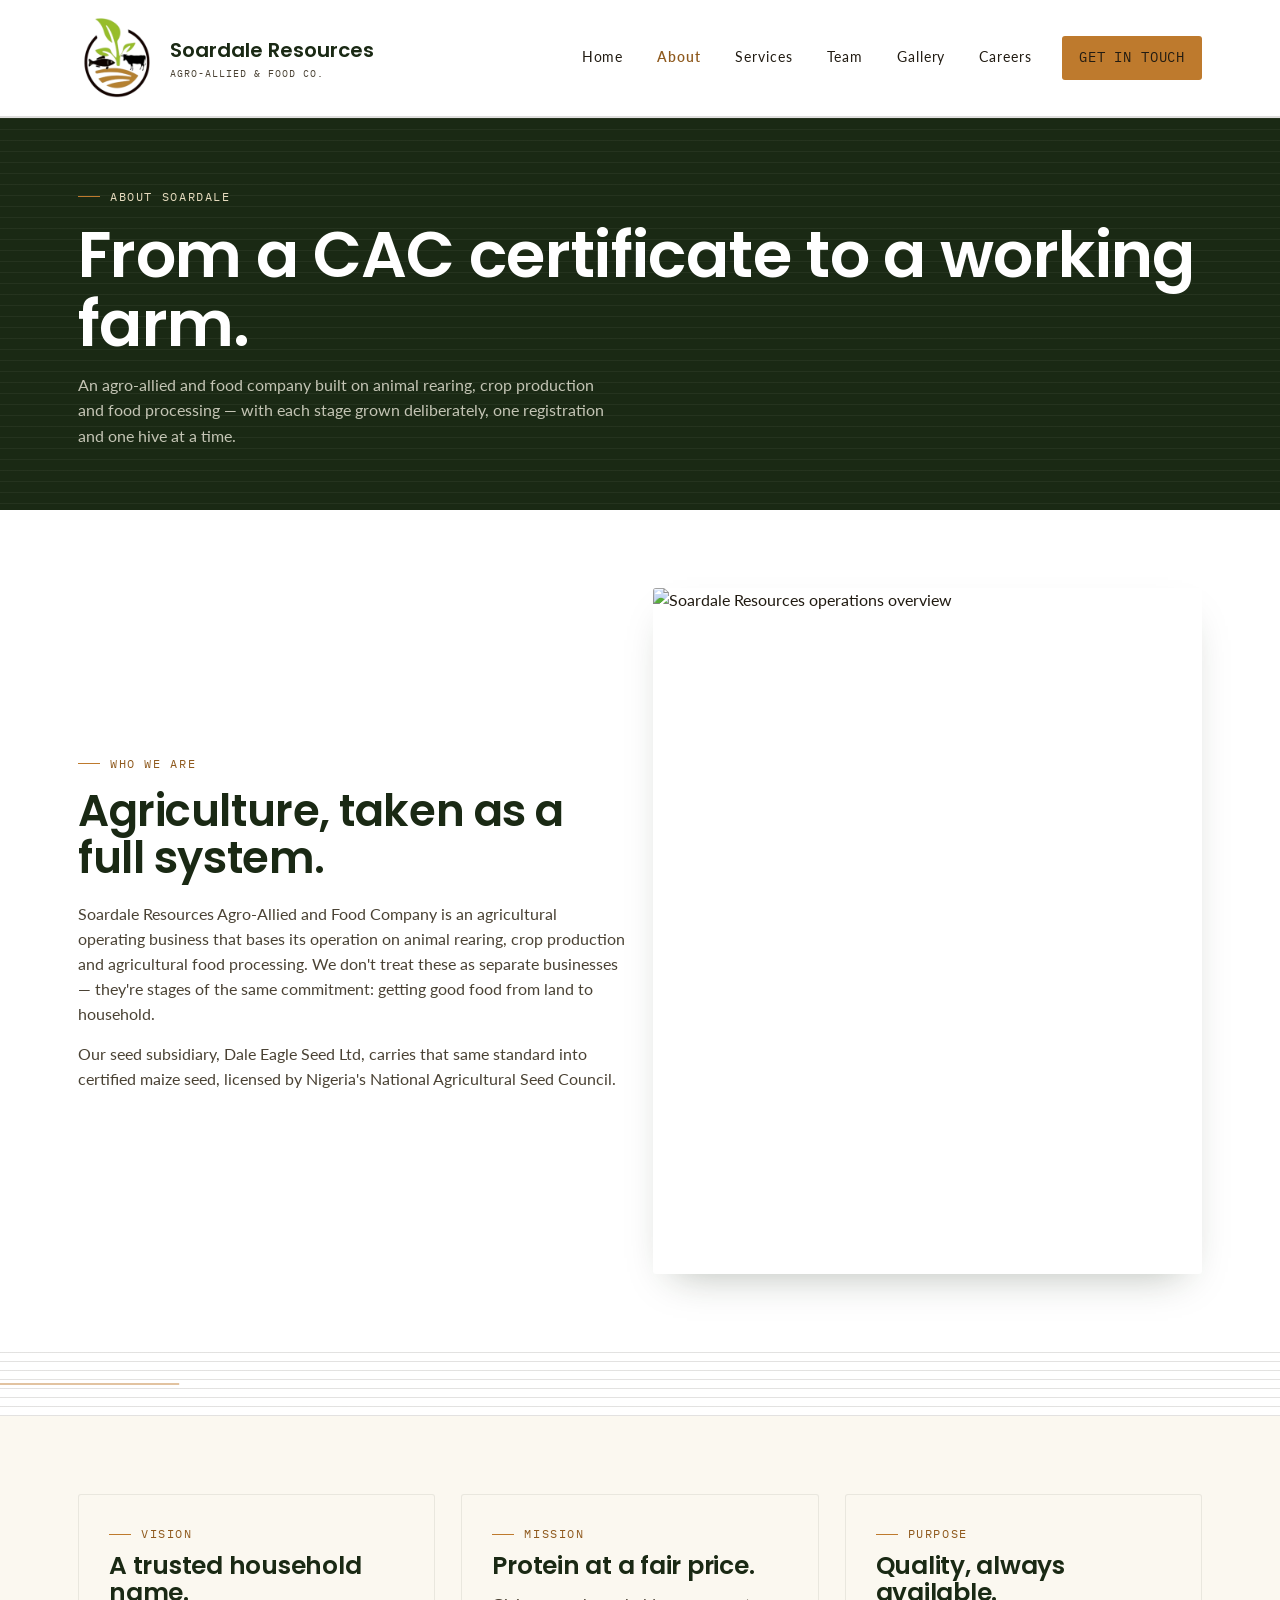
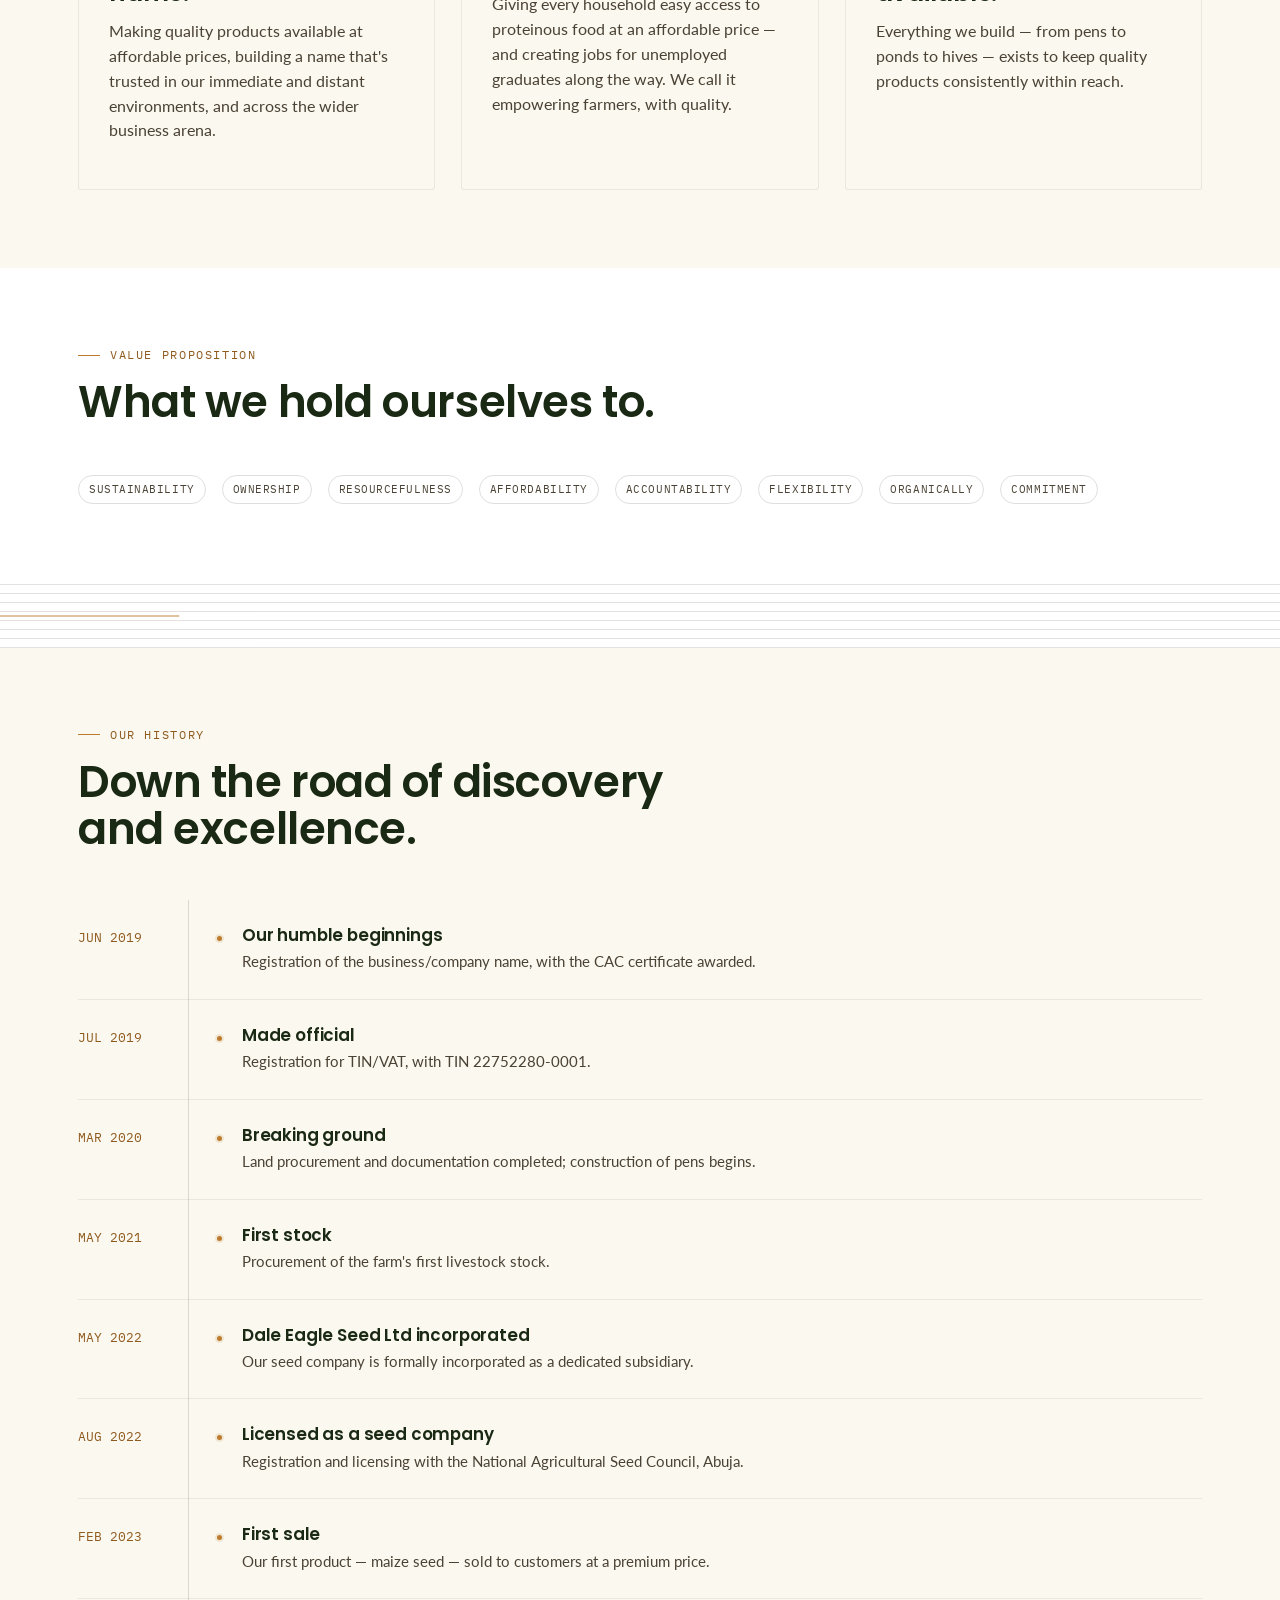
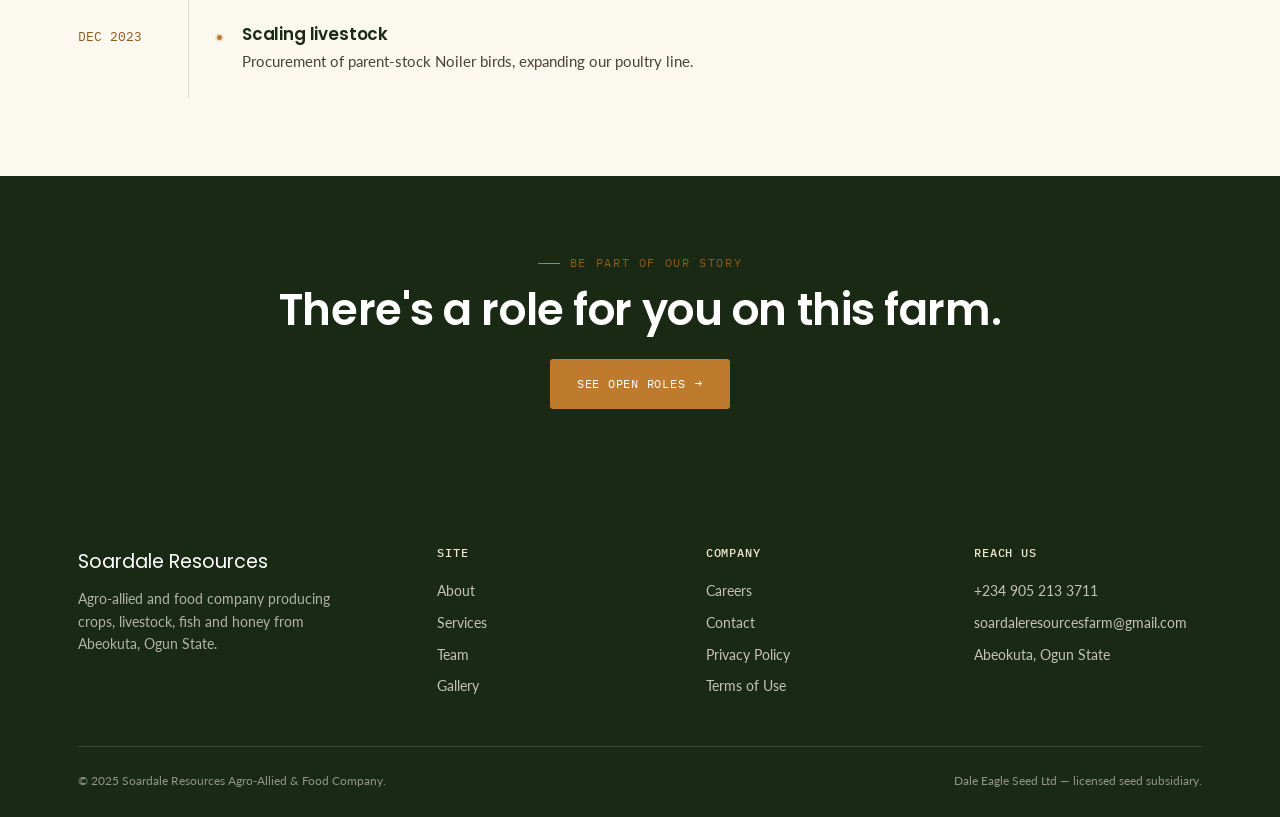
==== about.html @ 4a21d10f "Initial project setup" ====
<!DOCTYPE html>
<html lang="en">

<head>
  <meta charset="UTF-8">
  <meta name="viewport" content="width=device-width, initial-scale=1, shrink-to-fit=no">
  <title>About — Soardale Resources</title>
  <meta name="description"
    content="Soardale Resources' story, from CAC registration in 2019 to a licensed seed subsidiary and full agro-allied operation today.">
  <link rel="preconnect" href="https://fonts.googleapis.com">
  <link rel="preconnect" href="https://fonts.gstatic.com" crossorigin>
  <link
    href="https://fonts.googleapis.com/css2?family=Lato:ital,wght@0,300;0,400;0,700;1,400;1,700&family=Poppins:ital,wght@0,300;0,400;0,500;0,600;0,700;1,400;1,600&family=IBM+Plex+Mono:wght@400;500&display=swap"
    rel="stylesheet">
  <link rel="stylesheet" href="style.css">
</head>

<body>

  <header class="site-header">
    <div class="nav-row">
      <a href="index.html" class="brand">
        <span class="brand-mark">
          <img src="assets/navbar-logo.png" alt="Soardale Resources Logo">
        </span>
        <span>Soardale Resources<span class="brand-sub">Agro-Allied &amp; Food Co.</span></span>
      </a>
      <button class="nav-toggle" aria-label="Toggle menu" aria-expanded="false"><span></span></button>
      <nav class="main-nav">
        <a href="index.html">Home</a>
        <a href="about.html">About</a>
        <a href="services.html">Services</a>
        <a href="team.html">Team</a>
        <a href="gallery.html">Gallery</a>
        <a href="careers.html">Careers</a>
        <a href="contact.html" class="btn btn-amber nav-cta">Get in touch</a>
      </nav>
    </div>
  </header>

  <section class="page-header">
    <div class="container">
      <div class="eyebrow">About Soardale</div>
      <h1>From a CAC certificate to a working farm.</h1>
      <p>An agro-allied and food company built on animal rearing, crop production and food processing — with each stage
        grown deliberately, one registration and one hive at a time.</p>
    </div>
  </section>

  <section class="section">
    <div class="container grid-2" style="align-items:center;">
      <div class="reveal">
        <div class="eyebrow">Who we are</div>
        <h2>Agriculture, taken as a full system.</h2>
        <p>Soardale Resources Agro-Allied and Food Company is an agricultural operating business that bases its
          operation on animal rearing, crop production and agricultural food processing. We don't treat these as
          separate businesses — they're stages of the same commitment: getting good food from land to household.</p>
        <p>Our seed subsidiary, Dale Eagle Seed Ltd, carries that same standard into certified maize seed, licensed by
          Nigeria's National Agricultural Seed Council.</p>
      </div>
      <div class="hero-media reveal">
        <img src="https://soardale.com/assets/img/about/operations_desktop.png"
          alt="Soardale Resources operations overview">
      </div>
    </div>
  </section>

  <div class="furrow"></div>

  <section class="section bg-cream">
    <div class="container">
      <div class="grid-3">
        <div class="card reveal">
          <div class="eyebrow" style="margin-bottom:10px;">Vision</div>
          <h3>A trusted household name.</h3>
          <p>Making quality products available at affordable prices, building a name that's trusted in our immediate and
            distant environments, and across the wider business arena.</p>
        </div>
        <div class="card reveal">
          <div class="eyebrow" style="margin-bottom:10px;">Mission</div>
          <h3>Protein at a fair price.</h3>
          <p>Giving every household easy access to proteinous food at an affordable price — and creating jobs for
            unemployed graduates along the way. We call it empowering farmers, with quality.</p>
        </div>
        <div class="card reveal">
          <div class="eyebrow" style="margin-bottom:10px;">Purpose</div>
          <h3>Quality, always available.</h3>
          <p>Everything we build — from pens to ponds to hives — exists to keep quality products consistently within
            reach.</p>
        </div>
      </div>
    </div>
  </section>

  <section class="section">
    <div class="container">
      <div class="section-head reveal">
        <div class="eyebrow">Value proposition</div>
        <h2>What we hold ourselves to.</h2>
      </div>
      <div style="display:flex; flex-wrap:wrap; gap:10px;">
        <span class="tag">Sustainability</span>
        <span class="tag">Ownership</span>
        <span class="tag">Resourcefulness</span>
        <span class="tag">Affordability</span>
        <span class="tag">Accountability</span>
        <span class="tag">Flexibility</span>
        <span class="tag">Organically</span>
        <span class="tag">Commitment</span>
      </div>
    </div>
  </section>

  <div class="furrow"></div>

  <section class="section bg-cream">
    <div class="container">
      <div class="section-head reveal">
        <div class="eyebrow">Our history</div>
        <h2>Down the road of discovery and excellence.</h2>
      </div>
      <div class="timeline">
        <div class="tl-item reveal">
          <div class="tl-date">JUN 2019</div>
          <div class="tl-body">
            <h4>Our humble beginnings</h4>
            <p>Registration of the business/company name, with the CAC certificate awarded.</p>
          </div>
        </div>
        <div class="tl-item reveal">
          <div class="tl-date">JUL 2019</div>
          <div class="tl-body">
            <h4>Made official</h4>
            <p>Registration for TIN/VAT, with TIN 22752280-0001.</p>
          </div>
        </div>
        <div class="tl-item reveal">
          <div class="tl-date">MAR 2020</div>
          <div class="tl-body">
            <h4>Breaking ground</h4>
            <p>Land procurement and documentation completed; construction of pens begins.</p>
          </div>
        </div>
        <div class="tl-item reveal">
          <div class="tl-date">MAY 2021</div>
          <div class="tl-body">
            <h4>First stock</h4>
            <p>Procurement of the farm's first livestock stock.</p>
          </div>
        </div>
        <div class="tl-item reveal">
          <div class="tl-date">MAY 2022</div>
          <div class="tl-body">
            <h4>Dale Eagle Seed Ltd incorporated</h4>
            <p>Our seed company is formally incorporated as a dedicated subsidiary.</p>
          </div>
        </div>
        <div class="tl-item reveal">
          <div class="tl-date">AUG 2022</div>
          <div class="tl-body">
            <h4>Licensed as a seed company</h4>
            <p>Registration and licensing with the National Agricultural Seed Council, Abuja.</p>
          </div>
        </div>
        <div class="tl-item reveal">
          <div class="tl-date">FEB 2023</div>
          <div class="tl-body">
            <h4>First sale</h4>
            <p>Our first product — maize seed — sold to customers at a premium price.</p>
          </div>
        </div>
        <div class="tl-item reveal">
          <div class="tl-date">DEC 2023</div>
          <div class="tl-body">
            <h4>Scaling livestock</h4>
            <p>Procurement of parent-stock Noiler birds, expanding our poultry line.</p>
          </div>
        </div>
      </div>
    </div>
  </section>

  <section class="section bg-forest">
    <div class="container" style="text-align:center;">
      <div class="eyebrow" style="justify-content:center;">Be part of our story</div>
      <h2 style="max-width:26ch; margin-left:auto; margin-right:auto;">There's a role for you on this farm.</h2>
      <div style="margin-top:26px;">
        <a href="careers.html" class="btn btn-amber">See open roles <span class="btn-arrow">→</span></a>
      </div>
    </div>
  </section>

  <footer class="site-footer">
    <div class="container">
      <div class="footer-grid">
        <div>
          <div class="footer-brand">Soardale Resources</div>
          <p style="color:rgba(243,239,226,0.7); font-size:0.9rem; max-width:32ch;">Agro-allied and food company
            producing crops, livestock, fish and honey from Abeokuta, Ogun State.</p>
        </div>
        <div class="footer-col">
          <h4>Site</h4>
          <a href="about.html">About</a>
          <a href="services.html">Services</a>
          <a href="team.html">Team</a>
          <a href="gallery.html">Gallery</a>
        </div>
        <div class="footer-col">
          <h4>Company</h4>
          <a href="careers.html">Careers</a>
          <a href="contact.html">Contact</a>
          <a href="#!">Privacy Policy</a>
          <a href="#!">Terms of Use</a>
        </div>
        <div class="footer-col">
          <h4>Reach us</h4>
          <a href="tel:+2349052133711">+234 905 213 3711</a>
          <a href="mailto:soardaleresourcesfarm@gmail.com">soardaleresourcesfarm@gmail.com</a>
          <a href="https://maps.app.goo.gl/QgJQzM6Vur3eki3x9">Abeokuta, Ogun State</a>
        </div>
      </div>
      <div class="footer-bottom">
        <span>© 2025 Soardale Resources Agro-Allied &amp; Food Company.</span>
        <span>Dale Eagle Seed Ltd — licensed seed subsidiary.</span>
      </div>
    </div>
  </footer>

  <script src="script.js"></script>
</body>

</html>
---- style.css ----
/* ==========================================================================
   Soardale Resources — Design System
   Display: Poppins (modern, geometric character)
   Body: Lato (warm, clean legibility)
   Mono: IBM Plex Mono (data, labels, dates — ledger/field-log feel)
   Signature element: "Furrow" rows — repeating horizontal field-row lines
   used as section dividers and background texture throughout.
   ========================================================================== */

:root {
  --ink: #211b12;
  --ink-soft: #4a4234;
  --forest: #2b4023;
  --forest-2: #1a2914;
  --wheat: #efe7d3;
  --wheat-2: #e6dbbe;
  --cream: #fbf8f0;
  --amber: #be7a2d;
  --amber-2: #8f5a1e;
  --sage: #7c8b5f;
  --line: rgba(33, 27, 18, 0.14);
  --line-soft: rgba(33, 27, 18, 0.08);
  --on-forest: #f3efe2;

  --font-display: "Poppins", sans-serif;
  --font-body: "Lato", sans-serif;
  --font-mono: "IBM Plex Mono", monospace;

  --container: 1180px;
  --radius: 3px;
  --shadow: 0 18px 40px -20px rgba(26, 41, 20, 0.35);
}

*,
*::before,
*::after {
  box-sizing: border-box;
}

html {
  scroll-behavior: smooth;
}

@media (prefers-reduced-motion: reduce) {
  html {
    scroll-behavior: auto;
  }

  *,
  *::before,
  *::after {
    animation-duration: 0.01ms !important;
    animation-iteration-count: 1 !important;
    transition-duration: 0.01ms !important;
    scroll-behavior: auto !important;
  }
}

body {
  margin: 0;
  font-family: var(--font-body);
  color: var(--ink);
  /* background: var(--wheat); */
  -webkit-font-smoothing: antialiased;
  line-height: 1.55;
}

img {
  max-width: 100%;
  display: block;
}

a {
  color: inherit;
  text-decoration: none;
}

ul {
  margin: 0;
  padding: 0;
  list-style: none;
}

button {
  font-family: inherit;
}

h1,
h2,
h3,
h4 {
  font-family: var(--font-display);
  color: var(--forest-2);
  margin: 0 0 0.5em;
  line-height: 1.08;
  font-weight: 600;
  letter-spacing: -0.01em;
}

h1 {
  font-size: clamp(2.6rem, 5vw, 4.6rem);
  font-weight: 600;
}

h2 {
  font-size: clamp(1.9rem, 3.4vw, 2.9rem);
}

h3 {
  font-size: clamp(1.25rem, 2vw, 1.55rem);
}

p {
  margin: 0 0 1em;
  color: var(--ink-soft);
}

.italic {
  font-style: italic;
  font-weight: 500;
}

.eyebrow {
  font-family: var(--font-mono);
  font-size: 0.72rem;
  letter-spacing: 0.14em;
  text-transform: uppercase;
  color: var(--amber-2);
  display: flex;
  align-items: center;
  gap: 10px;
  margin-bottom: 14px;
}

.eyebrow::before {
  content: "";
  width: 22px;
  height: 1px;
  background: var(--amber);
  display: inline-block;
}

.container {
  max-width: var(--container);
  margin: 0 auto;
  padding: 0 28px;
}

section {
  position: relative;
}

:focus-visible {
  outline: 2px solid var(--amber);
  outline-offset: 3px;
}

/* ---------- Buttons ---------- */
.btn {
  display: inline-flex;
  align-items: center;
  gap: 10px;
  font-family: var(--font-mono);
  font-size: 0.78rem;
  letter-spacing: 0.06em;
  text-transform: uppercase;
  padding: 14px 26px;
  border-radius: var(--radius);
  border: 1px solid transparent;
  cursor: pointer;
  transition: all .2s ease;
  white-space: nowrap;
}

.btn-primary {
  background: var(--forest);
  color: var(--on-forest);
}

.btn-primary:hover {
  background: var(--forest-2);
  transform: translateY(-1px);
}

.btn-amber {
  background: var(--amber);
  color: #fff;
}

.btn-amber:hover {
  background: var(--amber-2);
  transform: translateY(-1px);
}

.btn-outline {
  background: transparent;
  color: var(--forest);
  border-color: var(--forest);
}

.btn-outline:hover {
  background: var(--forest);
  color: var(--on-forest);
}

.btn-outline-light {
  background: transparent;
  color: var(--on-forest);
  border-color: rgba(243, 239, 226, 0.5);
}

.btn-outline-light:hover {
  background: var(--on-forest);
  color: var(--forest-2);
}

.btn-arrow {
  transition: transform .2s ease;
}

.btn:hover .btn-arrow {
  transform: translateX(3px);
}

/* ---------- Furrow divider (signature element) ---------- */
.furrow {
  height: 64px;
  width: 100%;
  background: repeating-linear-gradient(to bottom,
      var(--line) 0px, var(--line) 1px,
      transparent 1px, transparent 9px);
  opacity: 0.9;
  position: relative;
}

.furrow::after {
  content: "";
  position: absolute;
  left: 0;
  right: 0;
  top: 50%;
  height: 1px;
  background: var(--amber);
  transform: scaleX(0.14) translateY(-0.5px);
  transform-origin: left center;
}

.furrow-dark {
  background: repeating-linear-gradient(to bottom,
      rgba(243, 239, 226, 0.14) 0px, rgba(243, 239, 226, 0.14) 1px,
      transparent 1px, transparent 9px);
}

/* ---------- Header / Nav ---------- */
header.site-header {
  position: sticky;
  top: 0;
  z-index: 100;
  /* background: rgba(239, 231, 211, 0.92); */
  backdrop-filter: blur(10px);
  border-bottom: 2px solid var(--line);
}

.nav-row {
  display: flex;
  align-items: center;
  justify-content: space-between;
  padding: 18px 28px;
  max-width: var(--container);
  margin: 0 auto;
}

.brand {
  display: flex;
  align-items: center;
  gap: 12px;
  font-family: var(--font-display);
  font-size: 1.25rem;
  font-weight: 600;
  color: var(--forest-2);
}

.brand-mark {
  width: 80px;
  height: 80px;
  border-radius: 50%;
  display: flex;
  align-items: center;
  justify-content: center;
  color: var(--on-forest);
  font-family: var(--font-mono);
  font-size: 0.85rem;
}

.brand-sub {
  display: block;
  font-family: var(--font-mono);
  font-size: 0.62rem;
  letter-spacing: 0.1em;
  text-transform: uppercase;
  color: var(--ink-soft);
  font-weight: 400;
}

nav.main-nav {
  display: flex;
  align-items: center;
  gap: 2px;
  letter-spacing: 0.06em;
  /* text-transform: uppercase; */
}

nav.main-nav a {
  font-size: 0.85rem;
  padding: 10px 16px;
  border-radius: var(--radius);
  color: var(--ink);
  transition: background .15s ease, color .15s ease;
  position: relative;
}

nav.main-nav a:hover {
  background: var(--wheat-2);
}

nav.main-nav a.active {
  color: var(--amber-2);
  font-weight: 600;
}

.nav-cta {
  margin-left: 12px;
}

.nav-toggle {
  display: none;
  background: none;
  border: none;
  cursor: pointer;
  width: 40px;
  height: 40px;
  align-items: center;
  justify-content: center;
}

.nav-toggle span,
.nav-toggle span::before,
.nav-toggle span::after {
  content: "";
  display: block;
  width: 22px;
  height: 2px;
  background: var(--forest-2);
  position: relative;
  transition: all .2s ease;
}

.nav-toggle span::before {
  position: absolute;
  top: -7px;
}

.nav-toggle span::after {
  position: absolute;
  top: 7px;
}

@media (max-width:900px) {
  nav.main-nav {
    display: none;
    position: absolute;
    top: 100%;
    left: 0;
    right: 0;
    background: var(--cream);
    flex-direction: column;
    align-items: stretch;
    padding: 10px 20px 22px;
    border-bottom: 1px solid var(--line);
    gap: 4px;
  }

  nav.main-nav.open {
    display: flex;
  }

  nav.main-nav a {
    padding: 12px 14px;
  }

  .nav-cta {
    margin-left: 0;
    margin-top: 8px;
  }

  .nav-toggle {
    display: flex;
  }
}

/* ---------- Hero ---------- */
.hero {
  padding: 96px 0 70px;
  position: relative;
  overflow: hidden;
}

.hero-grid {
  display: grid;
  grid-template-columns: 1.1fr 0.9fr;
  gap: 56px;
  align-items: center;
}

.hero h1 {
  margin-bottom: 22px;
}

.hero-lede {
  font-size: 1.08rem;
  max-width: 46ch;
  margin-bottom: 32px;
}

.hero-actions {
  display: flex;
  gap: 14px;
  flex-wrap: wrap;
}

.hero-media {
  border-radius: var(--radius);
  overflow: hidden;
  box-shadow: var(--shadow);
  aspect-ratio: 4/5;
  position: relative;
}

.hero-media img {
  width: 100%;
  height: 100%;
  object-fit: cover;
}

.hero-media-tag {
  position: absolute;
  bottom: 18px;
  left: 18px;
  background: rgba(33, 27, 18, 0.72);
  color: var(--on-forest);
  font-family: var(--font-mono);
  font-size: 0.68rem;
  letter-spacing: 0.06em;
  padding: 8px 12px;
  border-radius: 2px;
  backdrop-filter: blur(3px);
}

@media (max-width:900px) {
  .hero-grid {
    grid-template-columns: 1fr;
    gap: 36px;
  }

  .hero {
    padding: 52px 0 40px;
  }
}

/* ---------- Page header (inner pages) ---------- */
.page-header {
  padding: 70px 0 46px;
  background: var(--forest-2);
  color: var(--on-forest);
  position: relative;
  overflow: hidden;
}

.page-header::before {
  content: "";
  position: absolute;
  inset: 0;
  background: repeating-linear-gradient(to bottom, rgba(243, 239, 226, 0.05) 0 1px, transparent 1px 11px);
  pointer-events: none;
}

.page-header .eyebrow {
  color: var(--wheat-2);
}

.page-header .eyebrow::before {
  background: var(--amber);
}

.page-header h1 {
  color: #fff;
  margin-bottom: 14px;
}

.page-header p {
  color: rgba(243, 239, 226, 0.78);
  max-width: 60ch;
  font-size: 1.02rem;
}

/* ---------- Stat strip ---------- */
.stat-strip {
  background: var(--forest);
  color: var(--on-forest);
  padding: 40px 0;
}

.stat-grid {
  display: grid;
  grid-template-columns: repeat(4, 1fr);
  gap: 24px;
}

.stat {
  border-left: 1px solid rgba(243, 239, 226, 0.2);
  padding-left: 18px;
}

.stat-num {
  font-family: var(--font-mono);
  font-size: 2rem;
  color: var(--wheat);
  display: block;
  margin-bottom: 4px;
}

.stat-label {
  font-size: 0.78rem;
  color: rgba(243, 239, 226, 0.7);
  text-transform: uppercase;
  letter-spacing: 0.05em;
}

@media (max-width:800px) {
  .stat-grid {
    grid-template-columns: repeat(2, 1fr);
    row-gap: 28px;
  }
}

/* ---------- Sections generic ---------- */
.section {
  padding: 78px 0;
}

.section-tight {
  padding: 52px 0;
}

.section-head {
  max-width: 640px;
  margin-bottom: 48px;
}

.section-head.center {
  margin-left: auto;
  margin-right: auto;
  text-align: center;
}

.bg-cream {
  background: var(--cream);
}

.bg-forest {
  background: var(--forest-2);
  color: var(--on-forest);
}

.bg-forest h2,
.bg-forest h3 {
  color: #fff;
}

.bg-forest p {
  color: rgba(243, 239, 226, 0.75);
}

/* ---------- Cards / grids ---------- */
.grid-3 {
  display: grid;
  grid-template-columns: repeat(3, 1fr);
  gap: 26px;
}

.grid-2 {
  display: grid;
  grid-template-columns: repeat(2, 1fr);
  gap: 26px;
}

.grid-4 {
  display: grid;
  grid-template-columns: repeat(4, 1fr);
  gap: 22px;
}

@media (max-width:900px) {

  .grid-3,
  .grid-4 {
    grid-template-columns: repeat(2, 1fr);
  }
}

@media (max-width:640px) {

  .grid-3,
  .grid-4,
  .grid-2 {
    grid-template-columns: 1fr;
  }
}

.card {
  background: var(--cream);
  border: 1px solid var(--line-soft);
  border-radius: var(--radius);
  padding: 30px;
  transition: transform .2s ease, box-shadow .2s ease;
}

.card:hover {
  transform: translateY(-4px);
  box-shadow: var(--shadow);
}

.card-icon {
  width: 46px;
  height: 46px;
  border-radius: 50%;
  background: var(--wheat-2);
  color: var(--forest);
  display: flex;
  align-items: center;
  justify-content: center;
  margin-bottom: 18px;
  font-family: var(--font-mono);
  font-size: 0.9rem;
}

.card ul {
  margin-top: 10px;
}

.card li {
  font-size: 0.9rem;
  color: var(--ink-soft);
  padding: 5px 0 5px 18px;
  position: relative;
}

.card li::before {
  content: "";
  position: absolute;
  left: 0;
  top: 13px;
  width: 6px;
  height: 1px;
  background: var(--amber);
}

.tag {
  display: inline-block;
  font-family: var(--font-mono);
  font-size: 0.68rem;
  letter-spacing: 0.05em;
  text-transform: uppercase;
  padding: 5px 10px;
  border: 1px solid var(--line);
  border-radius: 20px;
  color: var(--ink-soft);
  margin: 2px 6px 2px 0;
}

/* ---------- Timeline (real sequence — numbering/dates justified) ---------- */
.timeline {
  position: relative;
  margin-top: 20px;
}

.timeline::before {
  content: "";
  position: absolute;
  left: 110px;
  top: 0;
  bottom: 0;
  width: 1px;
  background: var(--line);
}

.tl-item {
  display: grid;
  grid-template-columns: 110px 1fr;
  gap: 0 32px;
  padding: 26px 0;
  border-top: 1px solid var(--line-soft);
}

.tl-item:first-child {
  border-top: none;
}

.tl-date {
  font-family: var(--font-mono);
  font-size: 0.8rem;
  color: var(--amber-2);
  padding-top: 2px;
}

.tl-body {
  position: relative;
  padding-left: 22px;
}

.tl-body::before {
  content: "";
  position: absolute;
  left: -5px;
  top: 8px;
  width: 9px;
  height: 9px;
  border-radius: 50%;
  background: var(--amber);
  border: 2px solid var(--wheat);
}

.tl-body h4 {
  margin-bottom: 6px;
  font-size: 1.05rem;
}

.tl-body p {
  margin: 0;
  font-size: 0.92rem;
}

@media (max-width:640px) {
  .timeline::before {
    left: 0;
  }

  .tl-item {
    grid-template-columns: 1fr;
    gap: 6px;
  }

  .tl-body {
    padding-left: 22px;
  }

  .tl-date {
    padding-left: 22px;
  }
}

/* ---------- Team ---------- */
.team-card {
  text-align: left;
}

.team-photo {
  aspect-ratio: 1/1;
  border-radius: var(--radius);
  overflow: hidden;
  margin-bottom: 16px;
  background: var(--wheat-2);
}

.team-photo img {
  width: 100%;
  height: 100%;
  object-fit: cover;
}

.team-name {
  font-family: var(--font-display);
  font-size: 1.08rem;
  color: var(--forest-2);
  margin-bottom: 2px;
}

.team-role {
  font-family: var(--font-mono);
  font-size: 0.72rem;
  color: var(--amber-2);
  text-transform: uppercase;
  letter-spacing: 0.04em;
}

.team-social {
  display: flex;
  gap: 10px;
  margin-top: 12px;
}

.team-social a {
  width: 30px;
  height: 30px;
  border-radius: 50%;
  border: 1px solid var(--line);
  display: flex;
  align-items: center;
  justify-content: center;
  font-size: 0.75rem;
  transition: background .15s ease, color .15s ease;
}

.team-social a:hover {
  background: var(--forest);
  color: var(--on-forest);
  border-color: var(--forest);
}

/* ---------- Testimonials ---------- */
.testimonial {
  background: var(--cream);
  border: 1px solid var(--line-soft);
  border-radius: var(--radius);
  padding: 34px;
  position: relative;
}

.testimonial::before {
  content: "\201C";
  font-family: var(--font-display);
  font-size: 3.4rem;
  color: var(--wheat-2);
  position: absolute;
  top: 6px;
  left: 20px;
  line-height: 1;
}

.testimonial p {
  position: relative;
  z-index: 1;
  font-style: italic;
  color: var(--ink);
}

.testimonial-name {
  font-family: var(--font-mono);
  font-size: 0.78rem;
  text-transform: uppercase;
  letter-spacing: 0.04em;
  color: var(--amber-2);
}

/* ---------- Gallery ---------- */
.gallery-grid {
  display: grid;
  grid-template-columns: repeat(4, 1fr);
  gap: 14px;
}

.gallery-item {
  border-radius: var(--radius);
  overflow: hidden;
  aspect-ratio: 1/1;
  position: relative;
  cursor: pointer;
}

.gallery-item img {
  width: 100%;
  height: 100%;
  object-fit: cover;
  transition: transform .35s ease;
}

.gallery-item:hover img {
  transform: scale(1.06);
}

.gallery-item .gallery-cap {
  position: absolute;
  left: 0;
  right: 0;
  bottom: 0;
  padding: 10px 12px;
  background: linear-gradient(to top, rgba(26, 41, 20, 0.85), transparent);
  color: #fff;
  font-family: var(--font-mono);
  font-size: 0.66rem;
  letter-spacing: 0.04em;
  opacity: 0;
  transition: opacity .2s ease;
}

.gallery-item:hover .gallery-cap {
  opacity: 1;
}

.gallery-item.tall {
  grid-row: span 2;
}

@media (max-width:900px) {
  .gallery-grid {
    grid-template-columns: repeat(3, 1fr);
  }
}

@media (max-width:640px) {
  .gallery-grid {
    grid-template-columns: repeat(2, 1fr);
  }

  .gallery-item.tall {
    grid-row: span 1;
  }
}

.lightbox {
  position: fixed;
  inset: 0;
  background: rgba(20, 16, 10, 0.92);
  z-index: 200;
  display: none;
  align-items: center;
  justify-content: center;
  padding: 40px;
}

.lightbox.open {
  display: flex;
}

.lightbox img {
  max-width: min(900px, 90vw);
  max-height: 82vh;
  border-radius: 3px;
}

.lightbox-close {
  position: absolute;
  top: 24px;
  right: 28px;
  color: #fff;
  font-family: var(--font-mono);
  background: none;
  border: 1px solid rgba(255, 255, 255, 0.4);
  border-radius: 20px;
  padding: 8px 16px;
  cursor: pointer;
  font-size: 0.75rem;
  letter-spacing: 0.06em;
}

/* ---------- Jobs (careers) ---------- */
.job-card {
  border: 1px solid var(--line);
  border-radius: var(--radius);
  background: var(--cream);
  padding: 28px;
  display: flex;
  justify-content: space-between;
  align-items: flex-start;
  gap: 20px;
  margin-bottom: 16px;
  flex-wrap: wrap;
}

.job-meta {
  display: flex;
  gap: 8px;
  flex-wrap: wrap;
  margin-top: 10px;
}

.job-title {
  font-family: var(--font-display);
  font-size: 1.2rem;
  color: var(--forest-2);
  margin-bottom: 4px;
}

/* ---------- Job modal ---------- */
.modal-overlay {
  position: fixed;
  inset: 0;
  background: rgba(20, 16, 10, 0.72);
  z-index: 250;
  display: none;
  align-items: center;
  justify-content: center;
  padding: 24px;
}

.modal-overlay.open {
  display: flex;
}

.modal {
  background: var(--cream);
  border-radius: var(--radius);
  max-width: 560px;
  width: 100%;
  max-height: 86vh;
  overflow-y: auto;
  padding: 38px;
  position: relative;
  box-shadow: 0 30px 60px -20px rgba(20, 16, 10, 0.5);
}

.modal-close {
  position: absolute;
  top: 18px;
  right: 18px;
  width: 34px;
  height: 34px;
  border-radius: 50%;
  border: 1px solid var(--line);
  background: transparent;
  cursor: pointer;
  font-family: var(--font-mono);
  font-size: 0.85rem;
  color: var(--ink-soft);
  display: flex;
  align-items: center;
  justify-content: center;
  transition: background 0.15s ease;
}

.modal-close:hover {
  background: var(--wheat-2);
}

.modal .job-title {
  margin-bottom: 2px;
}

.modal .job-meta {
  margin-bottom: 20px;
}

.modal h4 {
  font-size: 0.92rem;
  margin: 20px 0 8px;
  color: var(--forest-2);
}

.modal h4:first-of-type {
  margin-top: 22px;
}

.modal ul {
  margin-bottom: 4px;
}

.modal li {
  font-size: 0.9rem;
  color: var(--ink-soft);
  padding: 5px 0 5px 18px;
  position: relative;
}

.modal li::before {
  content: "";
  position: absolute;
  left: 0;
  top: 13px;
  width: 6px;
  height: 1px;
  background: var(--amber);
}

.modal-actions {
  margin-top: 26px;
  display: flex;
  gap: 12px;
  flex-wrap: wrap;
}

/* ---------- Forms ---------- */
.form-grid {
  display: grid;
  grid-template-columns: 1fr 1fr;
  gap: 18px;
}

.form-grid .full {
  grid-column: 1/-1;
}

.field {
  display: flex;
  flex-direction: column;
  gap: 6px;
  margin-bottom: 18px;
}

.field label {
  font-family: var(--font-mono);
  font-size: 0.7rem;
  text-transform: uppercase;
  letter-spacing: 0.06em;
  color: var(--ink-soft);
}

.field input,
.field select,
.field textarea {
  font-family: var(--font-body);
  font-size: 0.95rem;
  padding: 12px 14px;
  border: 1px solid var(--line);
  border-radius: var(--radius);
  background: #fff;
  color: var(--ink);
}

.field input:focus,
.field select:focus,
.field textarea:focus {
  outline: none;
  border-color: var(--amber);
}

.field textarea {
  resize: vertical;
  min-height: 110px;
}

.field-file {
  border: 1px dashed var(--line);
  border-radius: var(--radius);
  padding: 16px;
  font-size: 0.85rem;
  color: var(--ink-soft);
  display: flex;
  align-items: center;
  justify-content: space-between;
  gap: 10px;
  background: #fff;
}

.form-note {
  font-size: 0.82rem;
  color: var(--ink-soft);
  margin-top: 10px;
}

.form-success {
  display: none;
  background: var(--forest);
  color: var(--on-forest);
  padding: 18px 22px;
  border-radius: var(--radius);
  font-size: 0.92rem;
  margin-top: 18px;
}

.form-success.show {
  display: block;
}

@media (max-width:700px) {
  .form-grid {
    grid-template-columns: 1fr;
  }
}

/* ---------- Footer ---------- */
footer.site-footer {
  background: var(--forest-2);
  color: rgba(243, 239, 226, 0.82);
  padding: 60px 0 26px;
}

.footer-grid {
  display: grid;
  grid-template-columns: 1.4fr 1fr 1fr 1fr;
  gap: 40px;
  margin-bottom: 44px;
}

.footer-brand {
  font-family: var(--font-display);
  font-size: 1.2rem;
  color: #fff;
  margin-bottom: 12px;
}

.footer-col h4 {
  color: var(--wheat);
  font-family: var(--font-mono);
  font-size: 0.72rem;
  text-transform: uppercase;
  letter-spacing: 0.08em;
  margin-bottom: 16px;
  font-weight: 500;
}

.footer-col a {
  display: block;
  font-size: 0.88rem;
  padding: 5px 0;
  color: rgba(243, 239, 226, 0.78);
  transition: color .15s ease;
}

.footer-col a:hover {
  color: var(--amber);
}

.footer-bottom {
  display: flex;
  justify-content: space-between;
  align-items: center;
  flex-wrap: wrap;
  gap: 12px;
  padding-top: 24px;
  border-top: 1px solid rgba(243, 239, 226, 0.14);
  font-size: 0.78rem;
  color: rgba(243, 239, 226, 0.55);
}

@media (max-width:800px) {
  .footer-grid {
    grid-template-columns: 1fr 1fr;
    row-gap: 32px;
  }
}

@media (max-width:480px) {
  .footer-grid {
    grid-template-columns: 1fr;
  }
}

/* ---------- Reveal on scroll ---------- */
.reveal {
  opacity: 0;
  transform: translateY(18px);
  transition: opacity .6s ease, transform .6s ease;
}

.reveal.in {
  opacity: 1;
  transform: translateY(0);
}
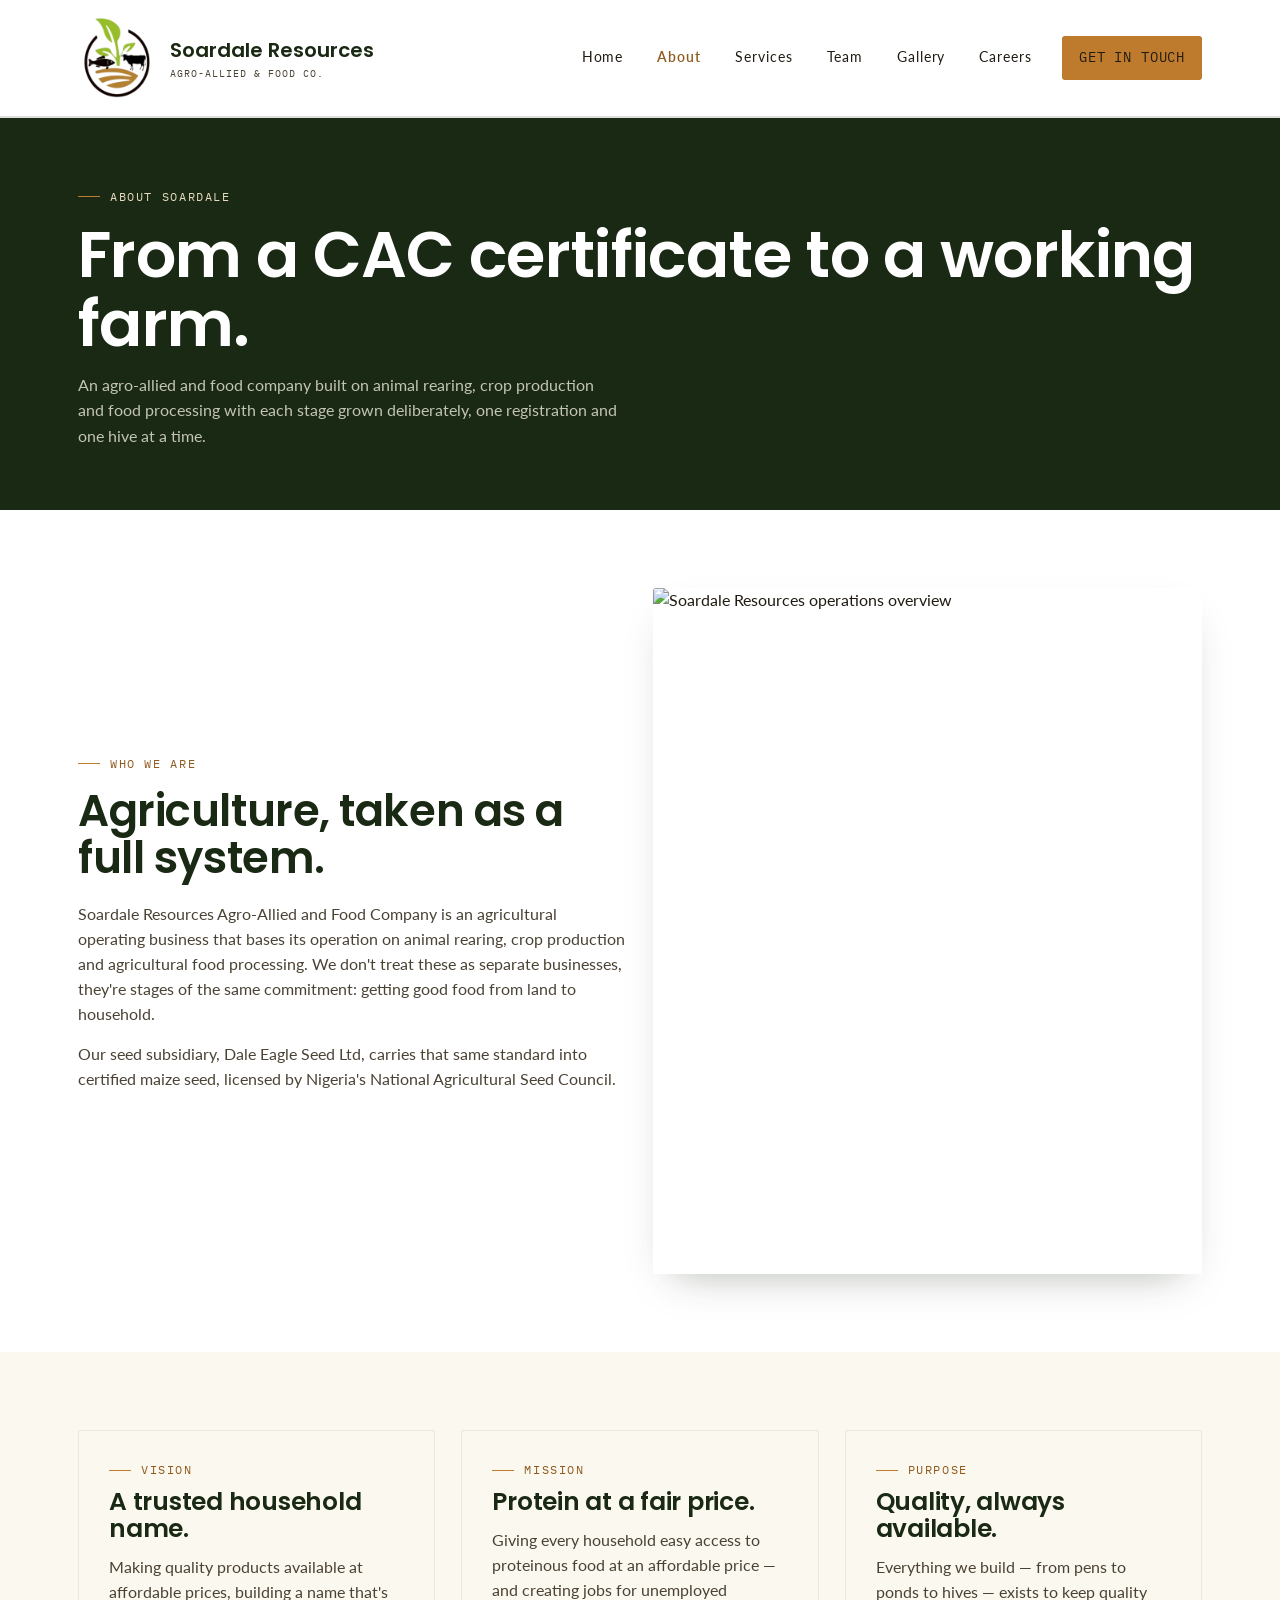
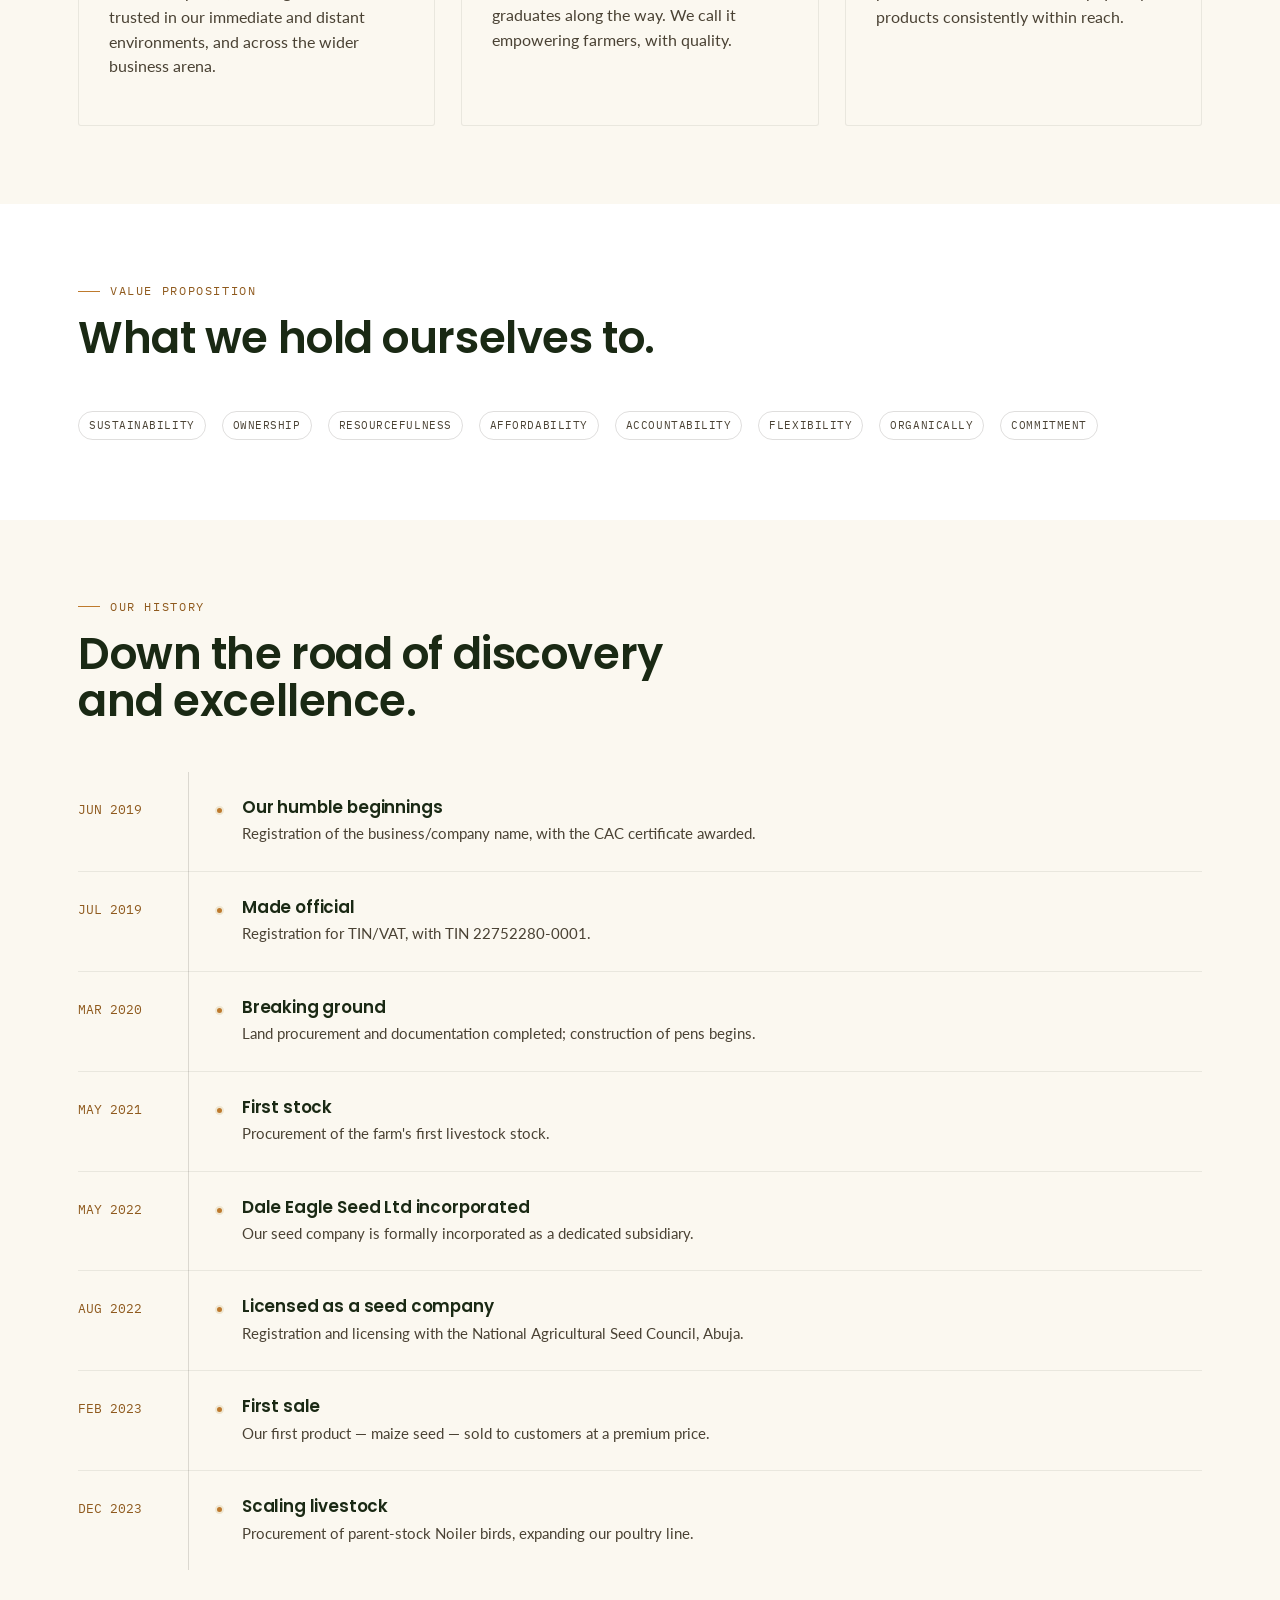
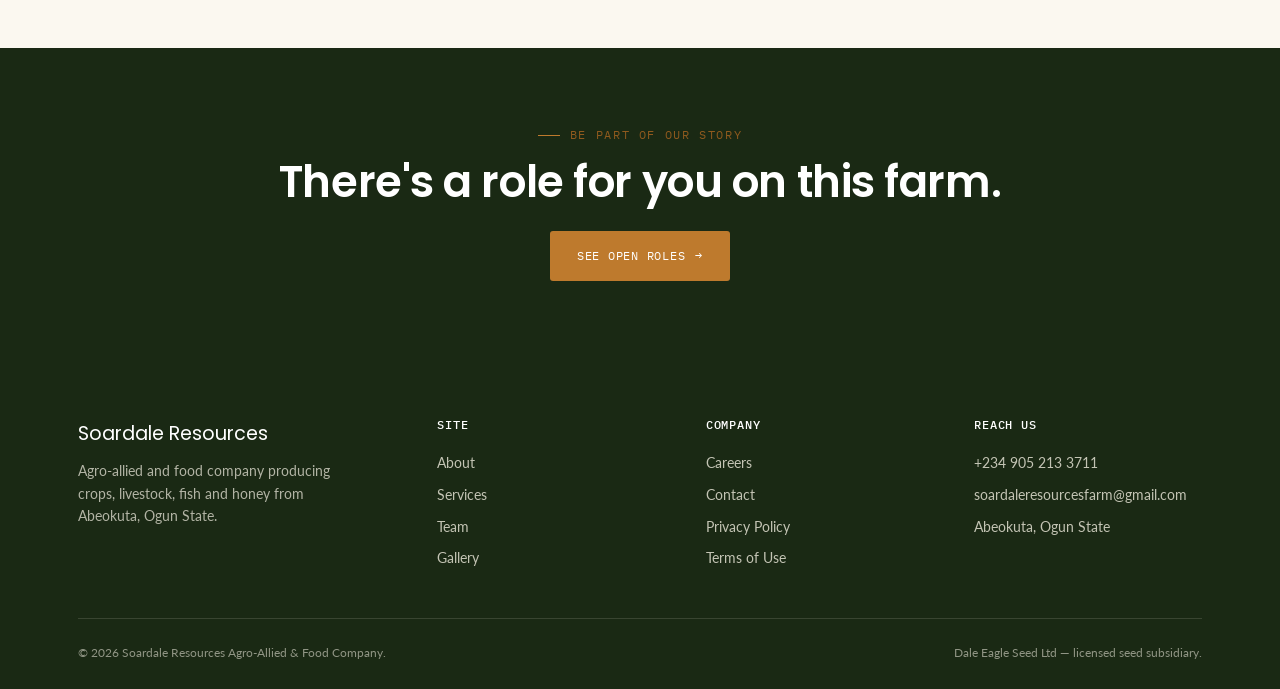
==== commit 3f7bcc93: "editing" ====
--- a/about.html
+++ b/about.html
@@ -21,7 +21,7 @@
     <div class="nav-row">
       <a href="index.html" class="brand">
         <span class="brand-mark">
-          <img src="assets/navbar-logo.png" alt="Soardale Resources Logo">
+          <img src="assets/img/navbar-logo.png" alt="Soardale Resources Logo">
         </span>
         <span>Soardale Resources<span class="brand-sub">Agro-Allied &amp; Food Co.</span></span>
       </a>
@@ -42,7 +42,7 @@
     <div class="container">
       <div class="eyebrow">About Soardale</div>
       <h1>From a CAC certificate to a working farm.</h1>
-      <p>An agro-allied and food company built on animal rearing, crop production and food processing — with each stage
+      <p>An agro-allied and food company built on animal rearing, crop production and food processing with each stage
         grown deliberately, one registration and one hive at a time.</p>
     </div>
   </section>
@@ -54,7 +54,7 @@
         <h2>Agriculture, taken as a full system.</h2>
         <p>Soardale Resources Agro-Allied and Food Company is an agricultural operating business that bases its
           operation on animal rearing, crop production and agricultural food processing. We don't treat these as
-          separate businesses — they're stages of the same commitment: getting good food from land to household.</p>
+          separate businesses, they're stages of the same commitment: getting good food from land to household.</p>
         <p>Our seed subsidiary, Dale Eagle Seed Ltd, carries that same standard into certified maize seed, licensed by
           Nigeria's National Agricultural Seed Council.</p>
       </div>
@@ -65,7 +65,7 @@
     </div>
   </section>
 
-  <div class="furrow"></div>
+  <!-- <div class="furrow"></div> -->
 
   <section class="section bg-cream">
     <div class="container">
@@ -111,7 +111,7 @@
     </div>
   </section>
 
-  <div class="furrow"></div>
+  <!-- <div class="furrow"></div> -->
 
   <section class="section bg-cream">
     <div class="container">
@@ -220,7 +220,7 @@
         </div>
       </div>
       <div class="footer-bottom">
-        <span>© 2025 Soardale Resources Agro-Allied &amp; Food Company.</span>
+        <span>© 2026 Soardale Resources Agro-Allied &amp; Food Company.</span>
         <span>Dale Eagle Seed Ltd — licensed seed subsidiary.</span>
       </div>
     </div>
--- a/style.css
+++ b/style.css
@@ -440,6 +440,7 @@
   width: 100%;
   height: 100%;
   object-fit: cover;
+  object-position: center buttom;
 }
 
 .hero-media-tag {
@@ -480,7 +481,7 @@
   content: "";
   position: absolute;
   inset: 0;
-  background: repeating-linear-gradient(to bottom, rgba(243, 239, 226, 0.05) 0 1px, transparent 1px 11px);
+  /* background: repeating-linear-gradient(to bottom, rgba(243, 239, 226, 0.05) 0 1px, transparent 1px 11px); */
   pointer-events: none;
 }
 
@@ -1189,7 +1190,7 @@
 }
 
 .footer-col h4 {
-  color: var(--wheat);
+  color: #fff;
   font-family: var(--font-mono);
   font-size: 0.72rem;
   text-transform: uppercase;
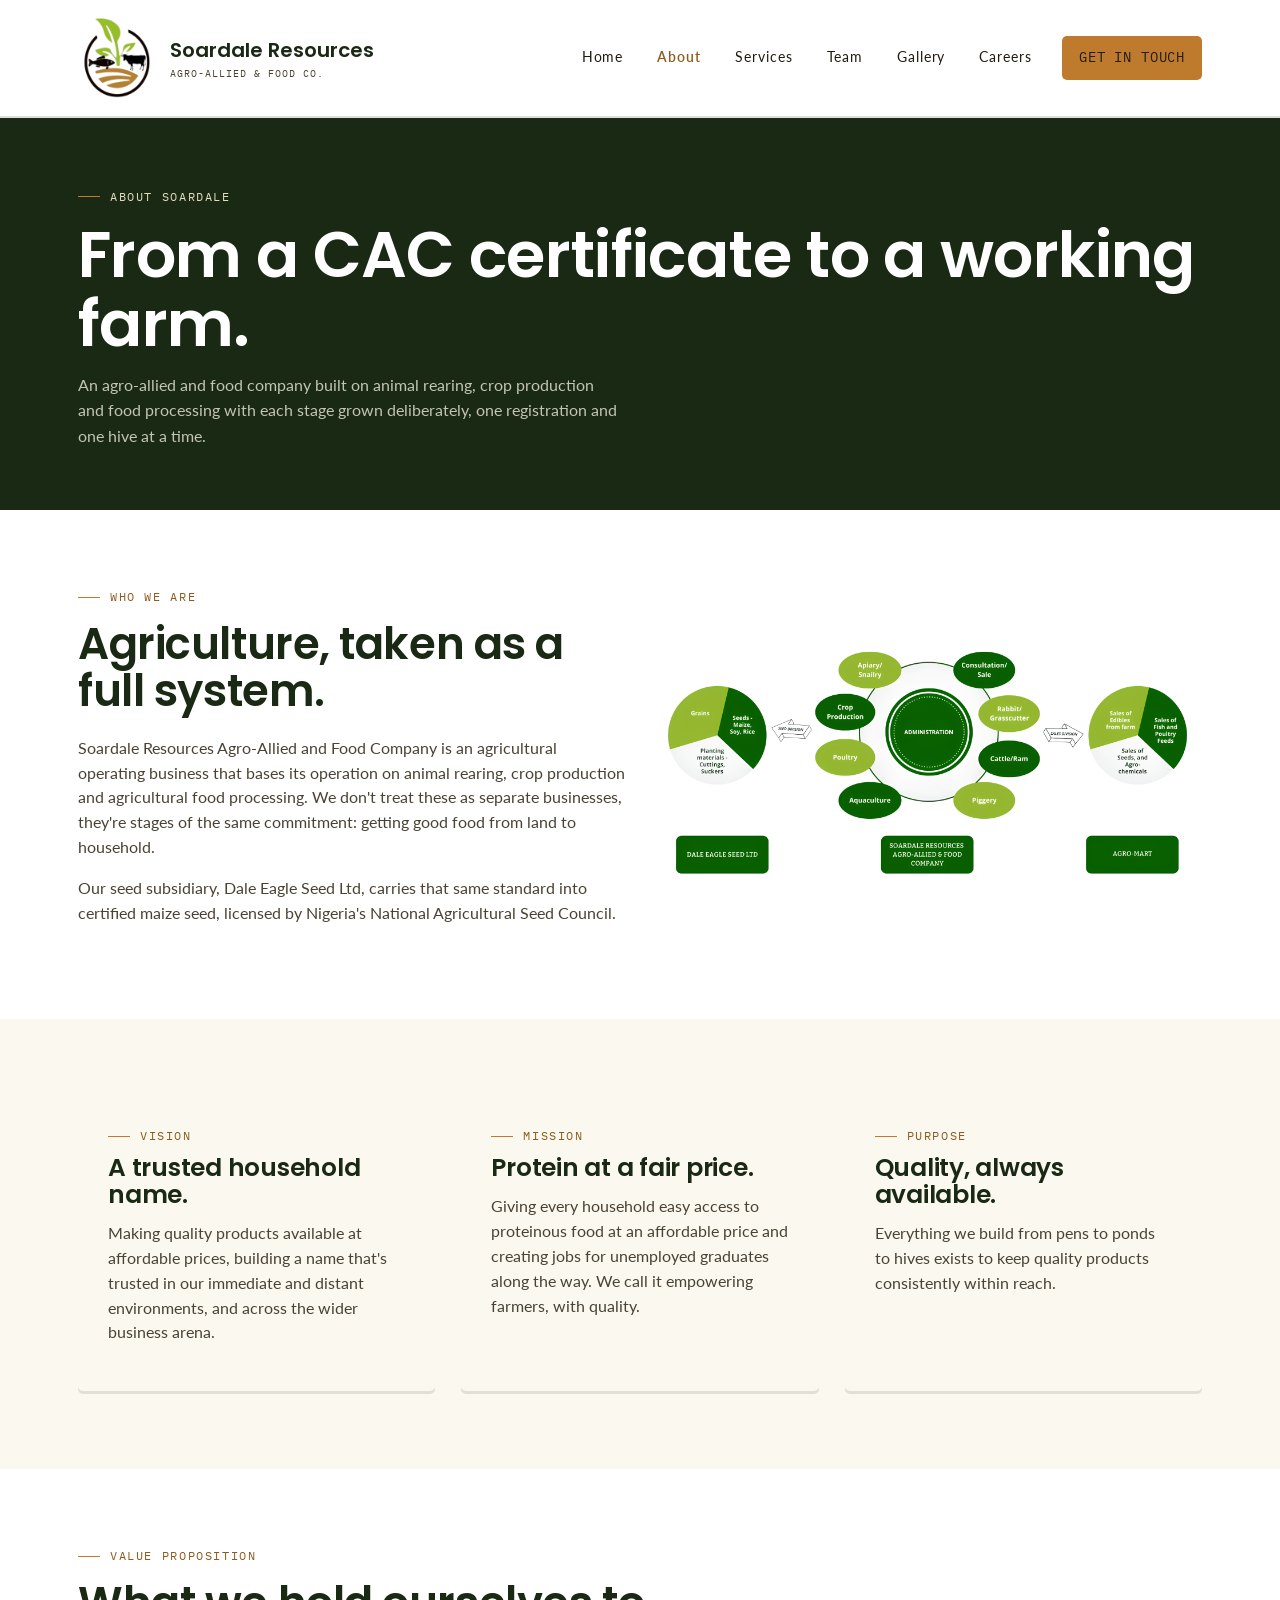
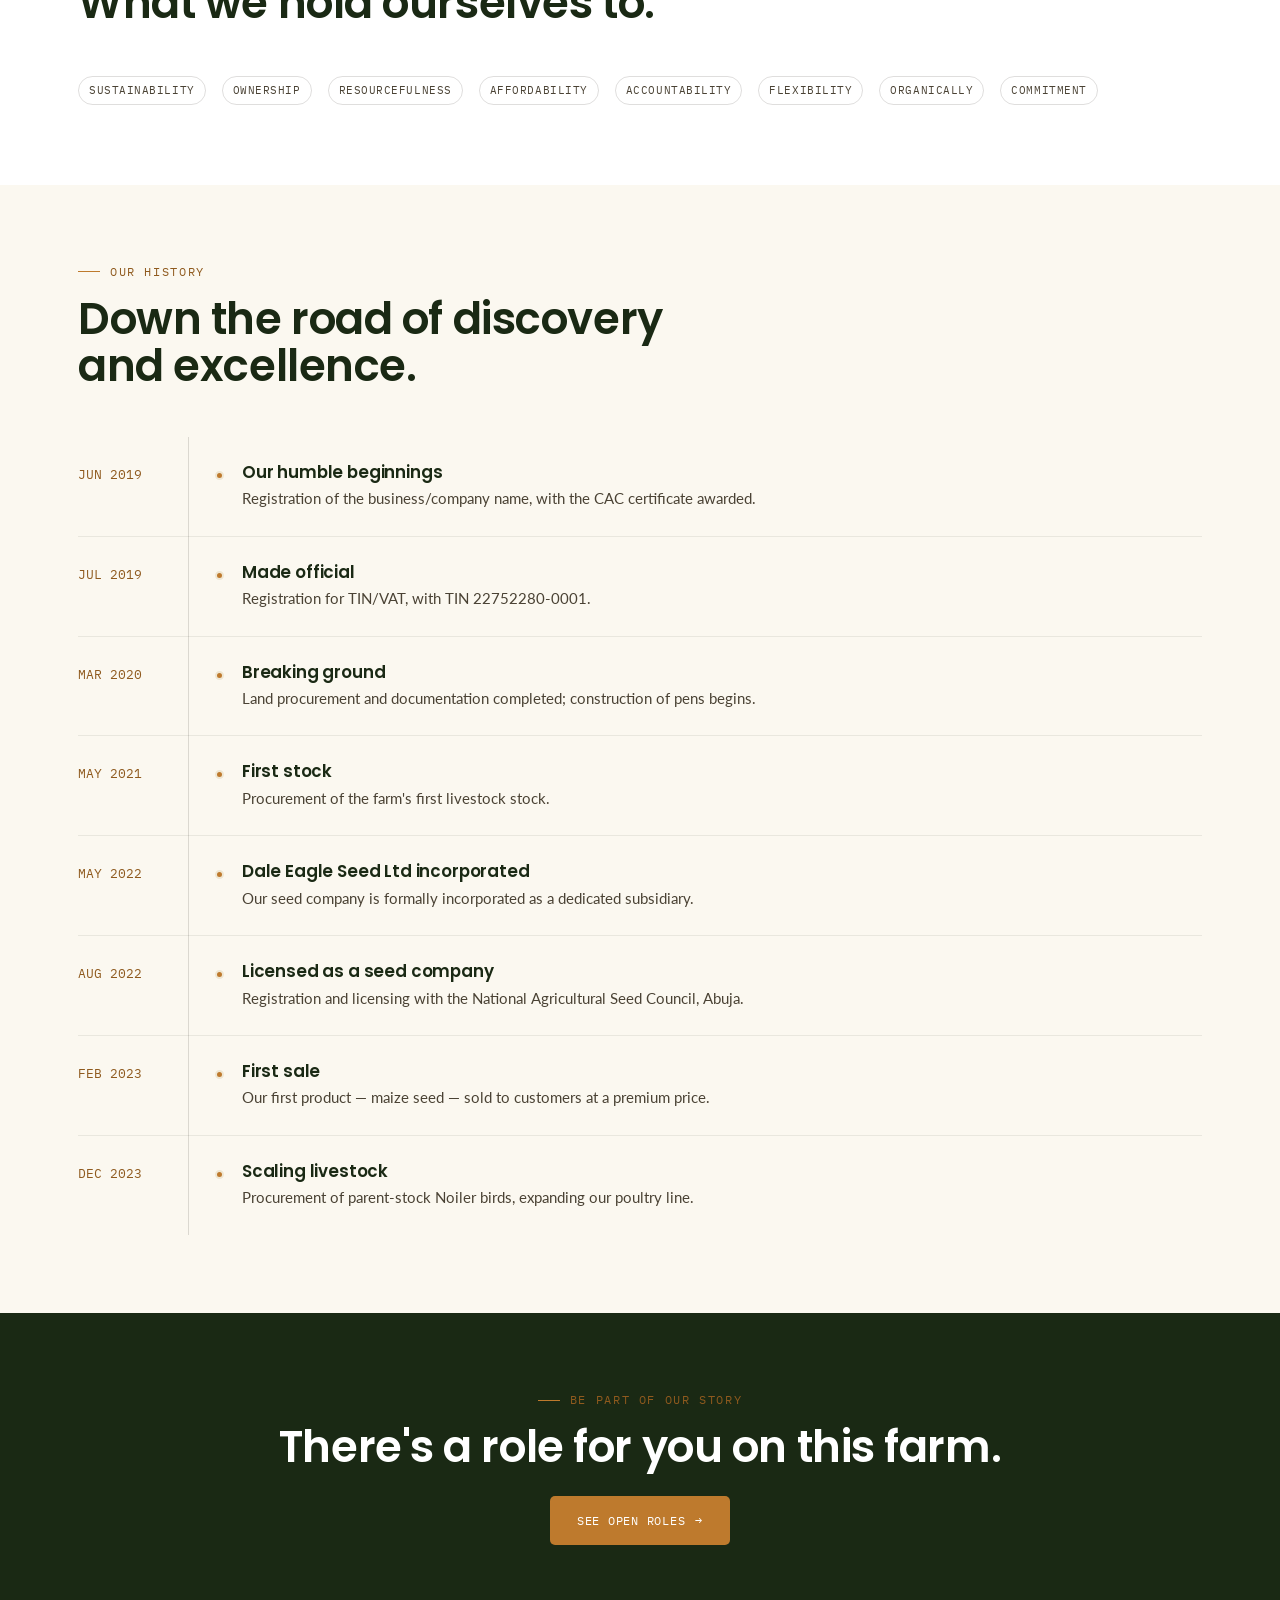
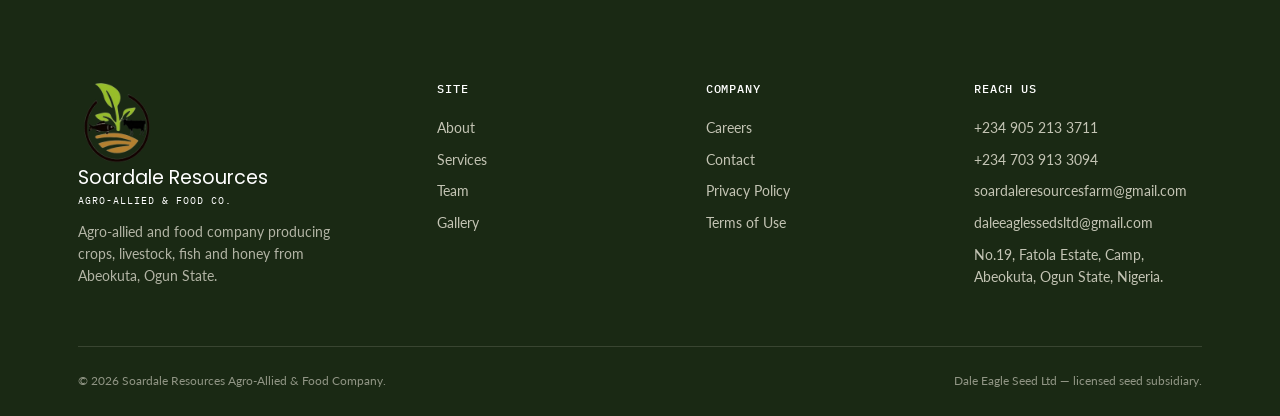
==== commit ceb42402: "Continue development" ====
--- a/about.html
+++ b/about.html
@@ -1,232 +1,330 @@
-<!DOCTYPE html>
+<!doctype html>
 <html lang="en">
-
-<head>
-  <meta charset="UTF-8">
-  <meta name="viewport" content="width=device-width, initial-scale=1, shrink-to-fit=no">
-  <title>About — Soardale Resources</title>
-  <meta name="description"
-    content="Soardale Resources' story, from CAC registration in 2019 to a licensed seed subsidiary and full agro-allied operation today.">
-  <link rel="preconnect" href="https://fonts.googleapis.com">
-  <link rel="preconnect" href="https://fonts.gstatic.com" crossorigin>
-  <link
-    href="https://fonts.googleapis.com/css2?family=Lato:ital,wght@0,300;0,400;0,700;1,400;1,700&family=Poppins:ital,wght@0,300;0,400;0,500;0,600;0,700;1,400;1,600&family=IBM+Plex+Mono:wght@400;500&display=swap"
-    rel="stylesheet">
-  <link rel="stylesheet" href="style.css">
-</head>
-
-<body>
-
-  <header class="site-header">
-    <div class="nav-row">
-      <a href="index.html" class="brand">
-        <span class="brand-mark">
-          <img src="assets/img/navbar-logo.png" alt="Soardale Resources Logo">
-        </span>
-        <span>Soardale Resources<span class="brand-sub">Agro-Allied &amp; Food Co.</span></span>
-      </a>
-      <button class="nav-toggle" aria-label="Toggle menu" aria-expanded="false"><span></span></button>
-      <nav class="main-nav">
-        <a href="index.html">Home</a>
-        <a href="about.html">About</a>
-        <a href="services.html">Services</a>
-        <a href="team.html">Team</a>
-        <a href="gallery.html">Gallery</a>
-        <a href="careers.html">Careers</a>
-        <a href="contact.html" class="btn btn-amber nav-cta">Get in touch</a>
-      </nav>
-    </div>
-  </header>
-
-  <section class="page-header">
-    <div class="container">
-      <div class="eyebrow">About Soardale</div>
-      <h1>From a CAC certificate to a working farm.</h1>
-      <p>An agro-allied and food company built on animal rearing, crop production and food processing with each stage
-        grown deliberately, one registration and one hive at a time.</p>
-    </div>
-  </section>
-
-  <section class="section">
-    <div class="container grid-2" style="align-items:center;">
-      <div class="reveal">
-        <div class="eyebrow">Who we are</div>
-        <h2>Agriculture, taken as a full system.</h2>
-        <p>Soardale Resources Agro-Allied and Food Company is an agricultural operating business that bases its
-          operation on animal rearing, crop production and agricultural food processing. We don't treat these as
-          separate businesses, they're stages of the same commitment: getting good food from land to household.</p>
-        <p>Our seed subsidiary, Dale Eagle Seed Ltd, carries that same standard into certified maize seed, licensed by
-          Nigeria's National Agricultural Seed Council.</p>
-      </div>
-      <div class="hero-media reveal">
-        <img src="https://soardale.com/assets/img/about/operations_desktop.png"
-          alt="Soardale Resources operations overview">
-      </div>
-    </div>
-  </section>
-
-  <!-- <div class="furrow"></div> -->
-
-  <section class="section bg-cream">
-    <div class="container">
-      <div class="grid-3">
-        <div class="card reveal">
-          <div class="eyebrow" style="margin-bottom:10px;">Vision</div>
-          <h3>A trusted household name.</h3>
-          <p>Making quality products available at affordable prices, building a name that's trusted in our immediate and
-            distant environments, and across the wider business arena.</p>
-        </div>
-        <div class="card reveal">
-          <div class="eyebrow" style="margin-bottom:10px;">Mission</div>
-          <h3>Protein at a fair price.</h3>
-          <p>Giving every household easy access to proteinous food at an affordable price — and creating jobs for
-            unemployed graduates along the way. We call it empowering farmers, with quality.</p>
-        </div>
-        <div class="card reveal">
-          <div class="eyebrow" style="margin-bottom:10px;">Purpose</div>
-          <h3>Quality, always available.</h3>
-          <p>Everything we build — from pens to ponds to hives — exists to keep quality products consistently within
-            reach.</p>
-        </div>
-      </div>
-    </div>
-  </section>
-
-  <section class="section">
-    <div class="container">
-      <div class="section-head reveal">
-        <div class="eyebrow">Value proposition</div>
-        <h2>What we hold ourselves to.</h2>
-      </div>
-      <div style="display:flex; flex-wrap:wrap; gap:10px;">
-        <span class="tag">Sustainability</span>
-        <span class="tag">Ownership</span>
-        <span class="tag">Resourcefulness</span>
-        <span class="tag">Affordability</span>
-        <span class="tag">Accountability</span>
-        <span class="tag">Flexibility</span>
-        <span class="tag">Organically</span>
-        <span class="tag">Commitment</span>
-      </div>
-    </div>
-  </section>
-
-  <!-- <div class="furrow"></div> -->
-
-  <section class="section bg-cream">
-    <div class="container">
-      <div class="section-head reveal">
-        <div class="eyebrow">Our history</div>
-        <h2>Down the road of discovery and excellence.</h2>
-      </div>
-      <div class="timeline">
-        <div class="tl-item reveal">
-          <div class="tl-date">JUN 2019</div>
-          <div class="tl-body">
-            <h4>Our humble beginnings</h4>
-            <p>Registration of the business/company name, with the CAC certificate awarded.</p>
-          </div>
-        </div>
-        <div class="tl-item reveal">
-          <div class="tl-date">JUL 2019</div>
-          <div class="tl-body">
-            <h4>Made official</h4>
-            <p>Registration for TIN/VAT, with TIN 22752280-0001.</p>
-          </div>
-        </div>
-        <div class="tl-item reveal">
-          <div class="tl-date">MAR 2020</div>
-          <div class="tl-body">
-            <h4>Breaking ground</h4>
-            <p>Land procurement and documentation completed; construction of pens begins.</p>
-          </div>
-        </div>
-        <div class="tl-item reveal">
-          <div class="tl-date">MAY 2021</div>
-          <div class="tl-body">
-            <h4>First stock</h4>
-            <p>Procurement of the farm's first livestock stock.</p>
-          </div>
-        </div>
-        <div class="tl-item reveal">
-          <div class="tl-date">MAY 2022</div>
-          <div class="tl-body">
-            <h4>Dale Eagle Seed Ltd incorporated</h4>
-            <p>Our seed company is formally incorporated as a dedicated subsidiary.</p>
-          </div>
-        </div>
-        <div class="tl-item reveal">
-          <div class="tl-date">AUG 2022</div>
-          <div class="tl-body">
-            <h4>Licensed as a seed company</h4>
-            <p>Registration and licensing with the National Agricultural Seed Council, Abuja.</p>
-          </div>
-        </div>
-        <div class="tl-item reveal">
-          <div class="tl-date">FEB 2023</div>
-          <div class="tl-body">
-            <h4>First sale</h4>
-            <p>Our first product — maize seed — sold to customers at a premium price.</p>
-          </div>
-        </div>
-        <div class="tl-item reveal">
-          <div class="tl-date">DEC 2023</div>
-          <div class="tl-body">
-            <h4>Scaling livestock</h4>
-            <p>Procurement of parent-stock Noiler birds, expanding our poultry line.</p>
-          </div>
-        </div>
-      </div>
-    </div>
-  </section>
-
-  <section class="section bg-forest">
-    <div class="container" style="text-align:center;">
-      <div class="eyebrow" style="justify-content:center;">Be part of our story</div>
-      <h2 style="max-width:26ch; margin-left:auto; margin-right:auto;">There's a role for you on this farm.</h2>
-      <div style="margin-top:26px;">
-        <a href="careers.html" class="btn btn-amber">See open roles <span class="btn-arrow">→</span></a>
-      </div>
-    </div>
-  </section>
-
-  <footer class="site-footer">
-    <div class="container">
-      <div class="footer-grid">
-        <div>
-          <div class="footer-brand">Soardale Resources</div>
-          <p style="color:rgba(243,239,226,0.7); font-size:0.9rem; max-width:32ch;">Agro-allied and food company
-            producing crops, livestock, fish and honey from Abeokuta, Ogun State.</p>
-        </div>
-        <div class="footer-col">
-          <h4>Site</h4>
+  <head>
+    <meta charset="UTF-8" />
+    <meta
+      name="viewport"
+      content="width=device-width, initial-scale=1, shrink-to-fit=no"
+    />
+    <title>About — Soardale Resources</title>
+    <meta
+      name="description"
+      content="Soardale Resources' story, from CAC registration in 2019 to a licensed seed subsidiary and full agro-allied operation today."
+    />
+    <link rel="preconnect" href="https://fonts.googleapis.com" />
+    <link rel="preconnect" href="https://fonts.gstatic.com" crossorigin />
+    <link
+      href="https://fonts.googleapis.com/css2?family=Lato:ital,wght@0,300;0,400;0,700;1,400;1,700&family=Poppins:ital,wght@0,300;0,400;0,500;0,600;0,700;1,400;1,600&family=IBM+Plex+Mono:wght@400;500&display=swap"
+      rel="stylesheet"
+    />
+    <link rel="stylesheet" href="style.css" />
+  </head>
+
+  <body>
+    <header class="site-header">
+      <div class="nav-row">
+        <a href="index.html" class="brand">
+          <span class="brand-mark">
+            <img
+              src="assets/img/navbar-logo.png"
+              alt="Soardale Resources Logo"
+            />
+          </span>
+          <span
+            >Soardale Resources<span class="brand-sub"
+              >Agro-Allied &amp; Food Co.</span
+            ></span
+          >
+        </a>
+        <button
+          class="nav-toggle"
+          aria-label="Toggle menu"
+          aria-expanded="false"
+        >
+          <span></span>
+        </button>
+        <nav class="main-nav">
+          <a href="index.html">Home</a>
           <a href="about.html">About</a>
           <a href="services.html">Services</a>
           <a href="team.html">Team</a>
           <a href="gallery.html">Gallery</a>
-        </div>
-        <div class="footer-col">
-          <h4>Company</h4>
           <a href="careers.html">Careers</a>
-          <a href="contact.html">Contact</a>
-          <a href="#!">Privacy Policy</a>
-          <a href="#!">Terms of Use</a>
-        </div>
-        <div class="footer-col">
-          <h4>Reach us</h4>
-          <a href="tel:+2349052133711">+234 905 213 3711</a>
-          <a href="mailto:soardaleresourcesfarm@gmail.com">soardaleresourcesfarm@gmail.com</a>
-          <a href="https://maps.app.goo.gl/QgJQzM6Vur3eki3x9">Abeokuta, Ogun State</a>
-        </div>
-      </div>
-      <div class="footer-bottom">
-        <span>© 2026 Soardale Resources Agro-Allied &amp; Food Company.</span>
-        <span>Dale Eagle Seed Ltd — licensed seed subsidiary.</span>
-      </div>
-    </div>
-  </footer>
-
-  <script src="script.js"></script>
-</body>
-
-</html>+          <a href="contact.html" class="btn btn-amber nav-cta">Get in touch</a>
+        </nav>
+      </div>
+    </header>
+
+    <section class="page-header">
+      <div class="container">
+        <div class="eyebrow">About Soardale</div>
+        <h1>From a CAC certificate to a working farm.</h1>
+        <p>
+          An agro-allied and food company built on animal rearing, crop
+          production and food processing with each stage grown deliberately, one
+          registration and one hive at a time.
+        </p>
+      </div>
+    </section>
+
+    <section class="section">
+      <div class="container grid-2" style="align-items: center">
+        <div class="reveal">
+          <div class="eyebrow">Who we are</div>
+          <h2>Agriculture, taken as a full system.</h2>
+          <p>
+            Soardale Resources Agro-Allied and Food Company is an agricultural
+            operating business that bases its operation on animal rearing, crop
+            production and agricultural food processing. We don't treat these as
+            separate businesses, they're stages of the same commitment: getting
+            good food from land to household.
+          </p>
+          <p>
+            Our seed subsidiary, Dale Eagle Seed Ltd, carries that same standard
+            into certified maize seed, licensed by Nigeria's National
+            Agricultural Seed Council.
+          </p>
+        </div>
+        <div class="reveal">
+          <img
+            class="operations_desktop"
+            src="assets/img/about/operations_desktop.png"
+            alt="Soardale Resources operations overview"
+            width="100%"
+          />
+          <img
+            class="operations_mobile"
+            src="assets/img/about/operations_mobile.png"
+            alt="Soardale Resources operations overview"
+            width="100%"
+          />
+        </div>
+      </div>
+    </section>
+
+    <!-- <div class="furrow"></div> -->
+
+    <section class="section bg-cream">
+      <div class="container">
+        <div class="grid-3">
+          <div class="card reveal">
+            <div class="eyebrow" style="margin-bottom: 10px">Vision</div>
+            <h3>A trusted household name.</h3>
+            <p>
+              Making quality products available at affordable prices, building a
+              name that's trusted in our immediate and distant environments, and
+              across the wider business arena.
+            </p>
+          </div>
+          <div class="card reveal">
+            <div class="eyebrow" style="margin-bottom: 10px">Mission</div>
+            <h3>Protein at a fair price.</h3>
+            <p>
+              Giving every household easy access to proteinous food at an
+              affordable price and creating jobs for unemployed graduates
+              along the way. We call it empowering farmers, with quality.
+            </p>
+          </div>
+          <div class="card reveal">
+            <div class="eyebrow" style="margin-bottom: 10px">Purpose</div>
+            <h3>Quality, always available.</h3>
+            <p>
+              Everything we build from pens to ponds to hives exists to keep
+              quality products consistently within reach.
+            </p>
+          </div>
+        </div>
+      </div>
+    </section>
+
+    <section class="section">
+      <div class="container">
+        <div class="section-head reveal">
+          <div class="eyebrow">Value proposition</div>
+          <h2>What we hold ourselves to.</h2>
+        </div>
+        <div style="display: flex; flex-wrap: wrap; gap: 10px">
+          <span class="tag">Sustainability</span>
+          <span class="tag">Ownership</span>
+          <span class="tag">Resourcefulness</span>
+          <span class="tag">Affordability</span>
+          <span class="tag">Accountability</span>
+          <span class="tag">Flexibility</span>
+          <span class="tag">Organically</span>
+          <span class="tag">Commitment</span>
+        </div>
+      </div>
+    </section>
+
+    <!-- <div class="furrow"></div> -->
+
+    <section class="section bg-cream">
+      <div class="container">
+        <div class="section-head reveal">
+          <div class="eyebrow">Our history</div>
+          <h2>Down the road of discovery and excellence.</h2>
+        </div>
+        <div class="timeline">
+          <div class="tl-item reveal">
+            <div class="tl-date">JUN 2019</div>
+            <div class="tl-body">
+              <h4>Our humble beginnings</h4>
+              <p>
+                Registration of the business/company name, with the CAC
+                certificate awarded.
+              </p>
+            </div>
+          </div>
+          <div class="tl-item reveal">
+            <div class="tl-date">JUL 2019</div>
+            <div class="tl-body">
+              <h4>Made official</h4>
+              <p>Registration for TIN/VAT, with TIN 22752280-0001.</p>
+            </div>
+          </div>
+          <div class="tl-item reveal">
+            <div class="tl-date">MAR 2020</div>
+            <div class="tl-body">
+              <h4>Breaking ground</h4>
+              <p>
+                Land procurement and documentation completed; construction of
+                pens begins.
+              </p>
+            </div>
+          </div>
+          <div class="tl-item reveal">
+            <div class="tl-date">MAY 2021</div>
+            <div class="tl-body">
+              <h4>First stock</h4>
+              <p>Procurement of the farm's first livestock stock.</p>
+            </div>
+          </div>
+          <div class="tl-item reveal">
+            <div class="tl-date">MAY 2022</div>
+            <div class="tl-body">
+              <h4>Dale Eagle Seed Ltd incorporated</h4>
+              <p>
+                Our seed company is formally incorporated as a dedicated
+                subsidiary.
+              </p>
+            </div>
+          </div>
+          <div class="tl-item reveal">
+            <div class="tl-date">AUG 2022</div>
+            <div class="tl-body">
+              <h4>Licensed as a seed company</h4>
+              <p>
+                Registration and licensing with the National Agricultural Seed
+                Council, Abuja.
+              </p>
+            </div>
+          </div>
+          <div class="tl-item reveal">
+            <div class="tl-date">FEB 2023</div>
+            <div class="tl-body">
+              <h4>First sale</h4>
+              <p>
+                Our first product — maize seed — sold to customers at a premium
+                price.
+              </p>
+            </div>
+          </div>
+          <div class="tl-item reveal">
+            <div class="tl-date">DEC 2023</div>
+            <div class="tl-body">
+              <h4>Scaling livestock</h4>
+              <p>
+                Procurement of parent-stock Noiler birds, expanding our poultry
+                line.
+              </p>
+            </div>
+          </div>
+        </div>
+      </div>
+    </section>
+
+    <section class="section bg-forest">
+      <div class="container" style="text-align: center">
+        <div class="eyebrow" style="justify-content: center">
+          Be part of our story
+        </div>
+        <h2 style="max-width: 26ch; margin-left: auto; margin-right: auto">
+          There's a role for you on this farm.
+        </h2>
+        <div style="margin-top: 26px">
+          <a href="careers.html" class="btn btn-amber"
+            >See open roles <span class="btn-arrow">→</span></a
+          >
+        </div>
+      </div>
+    </section>
+
+    <footer class="site-footer">
+      <div class="container">
+        <div class="footer-grid">
+          <div>
+            <div class="footer-brand">
+              <a href="index.html" class="">
+                <span class="brand-mark">
+                  <img
+                    src="assets/img/navbar-logo.png"
+                    alt="Soardale Resources Logo"
+                  />
+                </span>
+                <span
+                  >Soardale Resources<span class="brand-sub" style="color: #fff;"
+                    >Agro-Allied &amp; Food Co.</span
+                  ></span
+                >
+              </a>
+            </div>
+            <p
+              style="
+                color: rgba(243, 239, 226, 0.7);
+                font-size: 0.9rem;
+                max-width: 32ch;
+              "
+            >
+              Agro-allied and food company producing crops, livestock, fish and
+              honey from Abeokuta, Ogun State.
+            </p>
+          </div>
+          <div class="footer-col">
+            <h4>Site</h4>
+            <a href="about.html">About</a>
+            <a href="services.html">Services</a>
+            <a href="team.html">Team</a>
+            <a href="gallery.html">Gallery</a>
+          </div>
+          <div class="footer-col">
+            <h4>Company</h4>
+            <a href="careers.html">Careers</a>
+            <a href="contact.html">Contact</a>
+            <a href="#!">Privacy Policy</a>
+            <a href="#!">Terms of Use</a>
+          </div>
+          <div class="footer-col">
+            <h4>Reach us</h4>
+            <a href="tel:+2349052133711">+234 905 213 3711</a>
+            <a href="tel:+2347039133094">+234 703 913 3094</a>
+            <a href="mailto:soardaleresourcesfarm@gmail.com"
+              >soardaleresourcesfarm@gmail.com</a
+            >
+            <a href="mailto:daleeaglessedsltd@gmail.com"
+              >daleeaglessedsltd@gmail.com</a
+            >
+            <a href="https://maps.app.goo.gl/QgJQzM6Vur3eki3x9">
+              No.19, Fatola Estate, Camp, Abeokuta, Ogun State, Nigeria.</a
+            >
+          </div>
+        </div>
+        <div class="footer-bottom">
+          <span>© 2026 Soardale Resources Agro-Allied &amp; Food Company.</span>
+          <span>Dale Eagle Seed Ltd — licensed seed subsidiary.</span>
+        </div>
+      </div>
+    </footer>
+
+    <script src="script.js"></script>
+  </body>
+</html>
--- a/style.css
+++ b/style.css
@@ -27,7 +27,7 @@
   --font-mono: "IBM Plex Mono", monospace;
 
   --container: 1180px;
-  --radius: 3px;
+  --radius: 5px;
   --shadow: 0 18px 40px -20px rgba(26, 41, 20, 0.35);
 }
 
@@ -518,7 +518,7 @@
 }
 
 .stat {
-  border-left: 1px solid rgba(243, 239, 226, 0.2);
+  border-left: 2px solid rgb(243 239 226 / 55%);
   padding-left: 18px;
 }
 
@@ -620,7 +620,9 @@
 
 .card {
   background: var(--cream);
-  border: 1px solid var(--line-soft);
+  /* border: 1px solid var(--line-soft); */
+  box-shadow: 0 4px 12px rgba(0, 0, 0, 0.1); 
+  box-shadow: 0px 3px 0px rgba(0, 0, 0, 0.1);
   border-radius: var(--radius);
   padding: 30px;
   transition: transform .2s ease, box-shadow .2s ease;
@@ -1246,4 +1248,20 @@
 .reveal.in {
   opacity: 1;
   transform: translateY(0);
-}+}
+
+.operations_desktop {
+  display: none;
+}
+.operations_mobile {
+  display: block;
+}
+
+@media (min-width: 40rem){
+  .operations_desktop {
+    display: block;
+  }
+  .operations_mobile {
+    display: none;
+  }
+}  
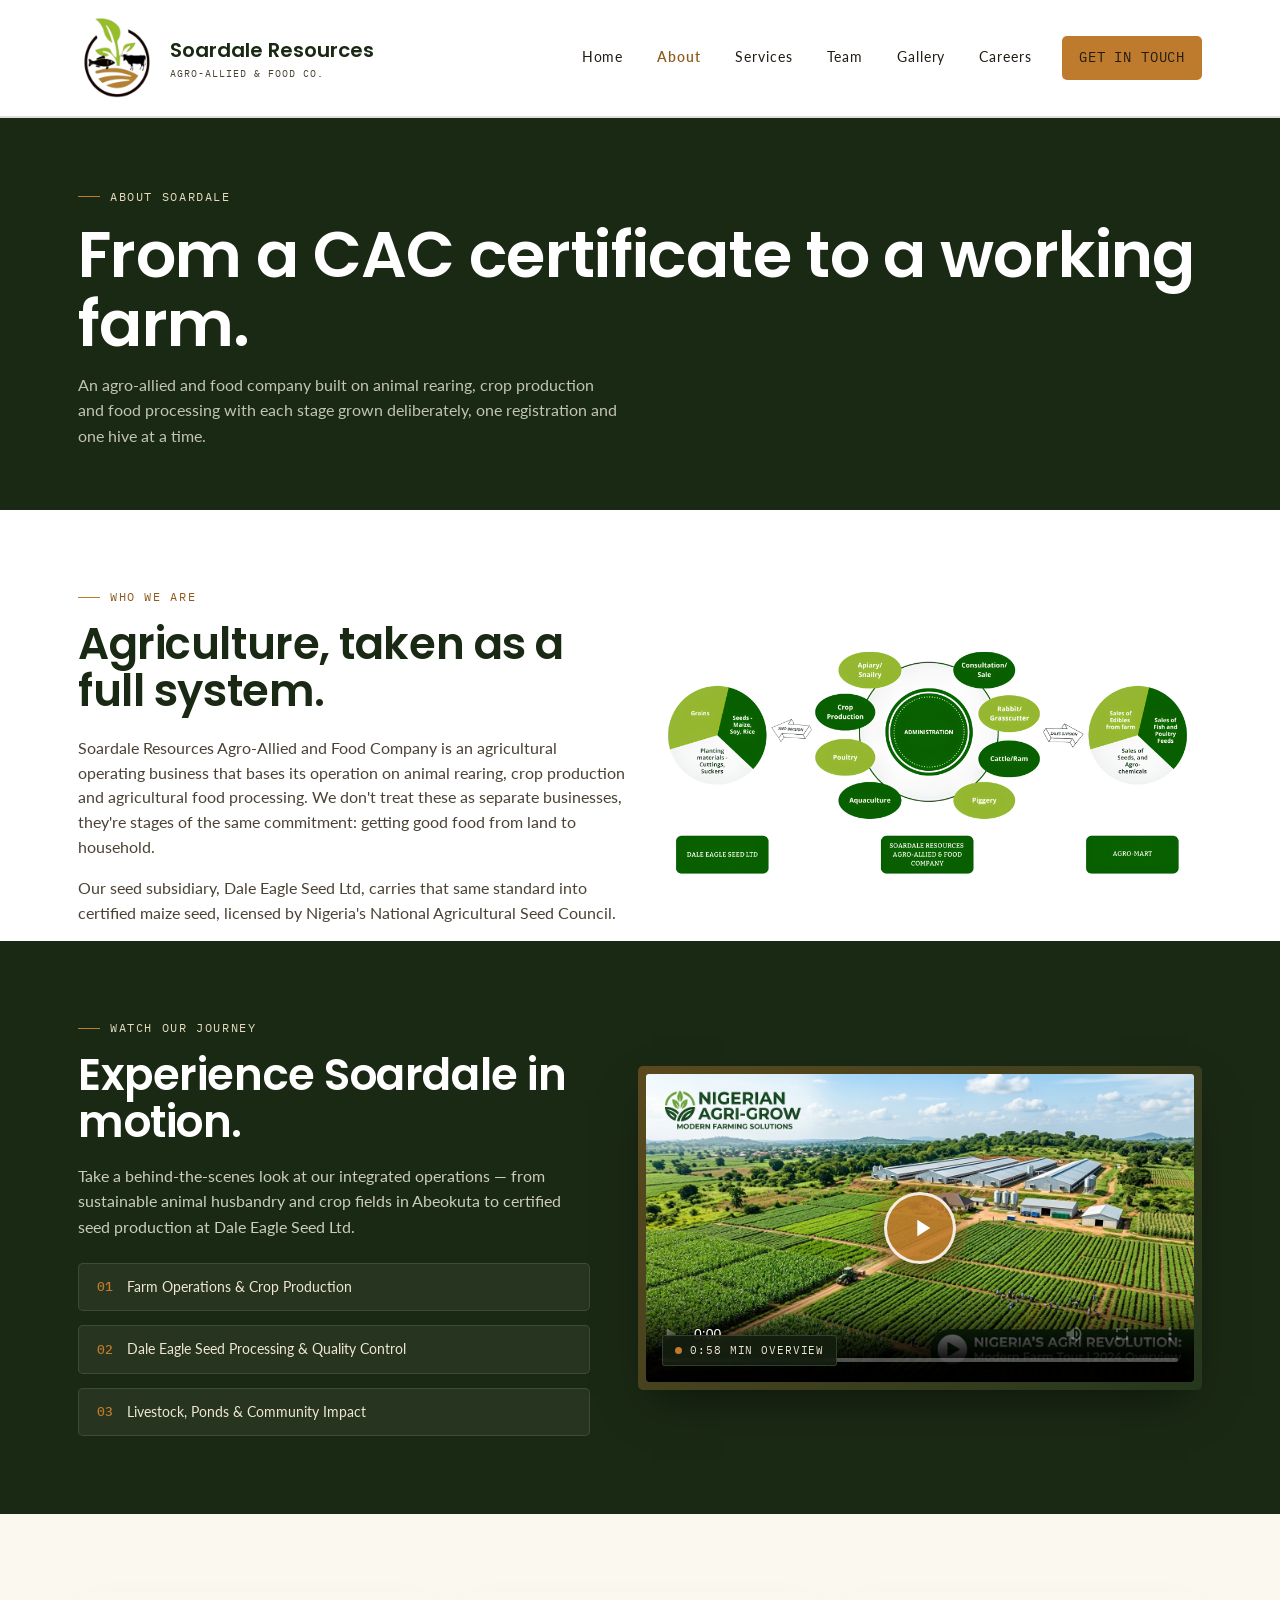
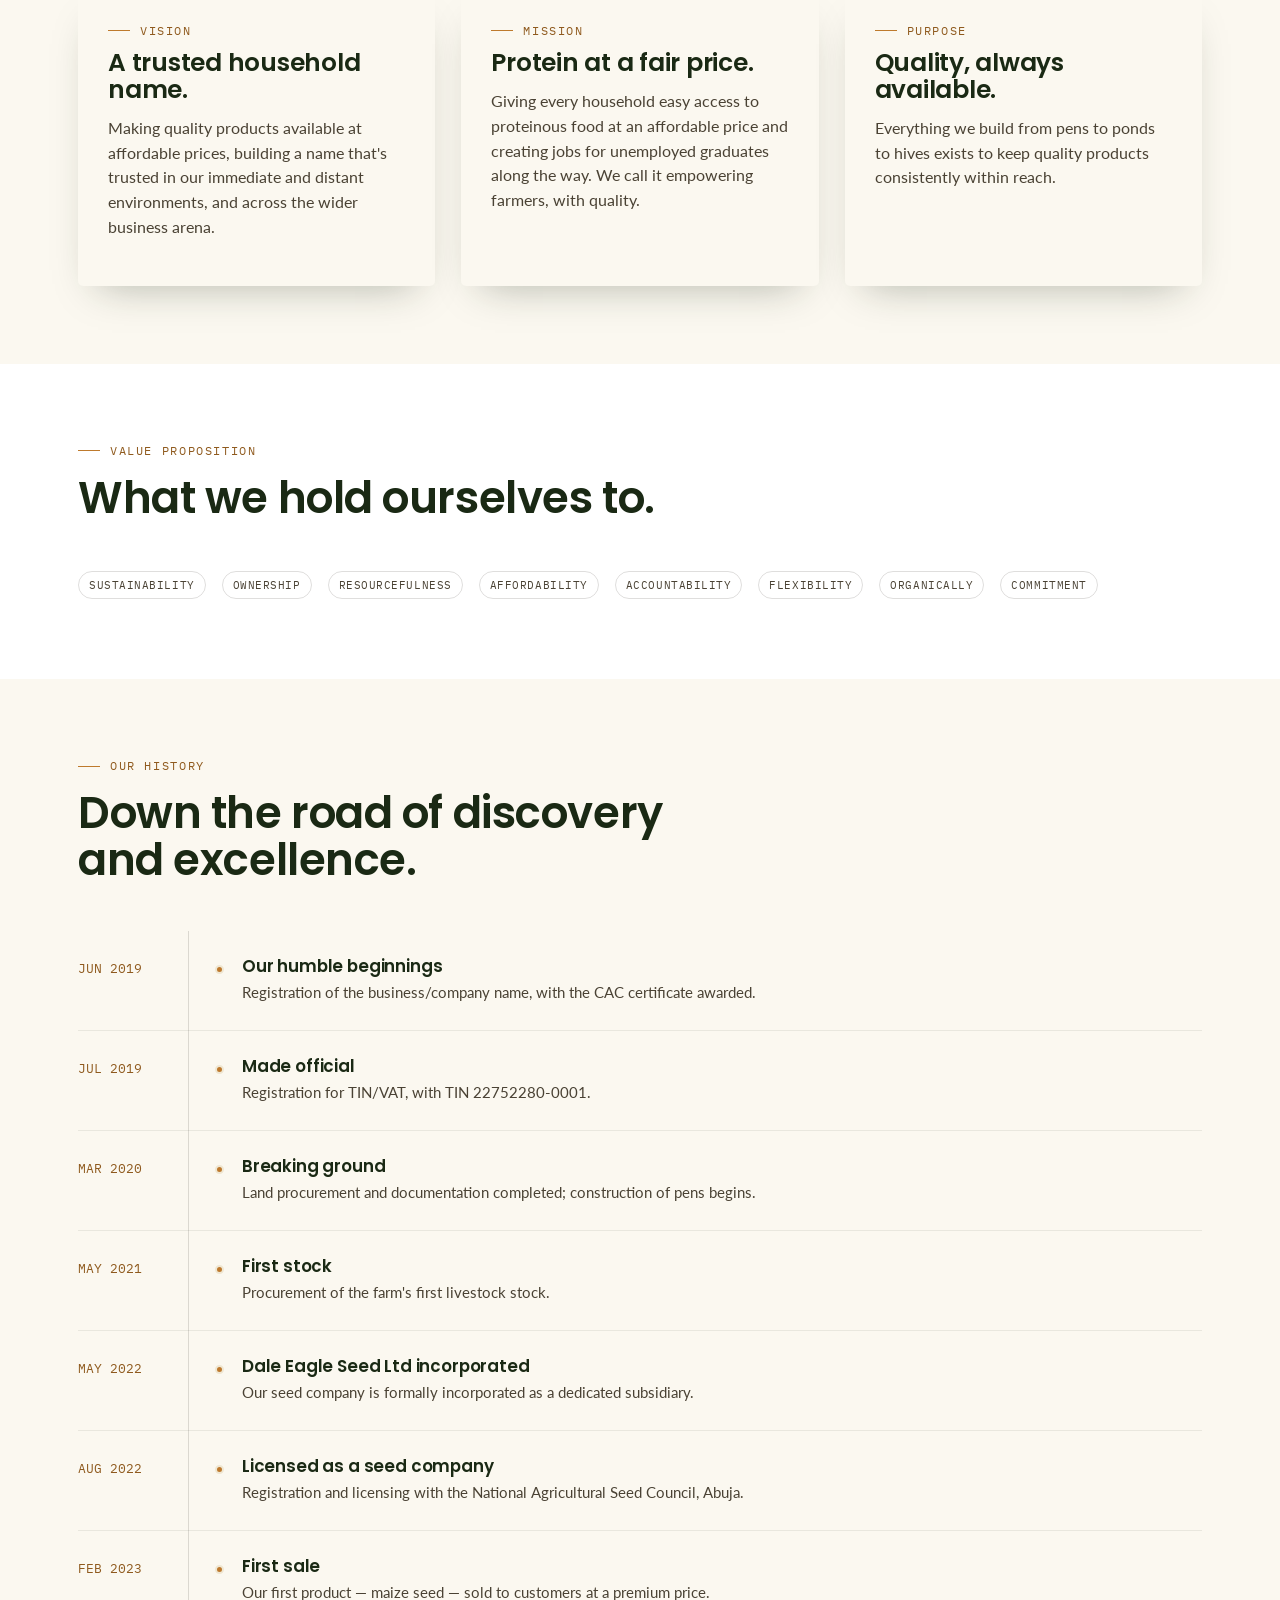
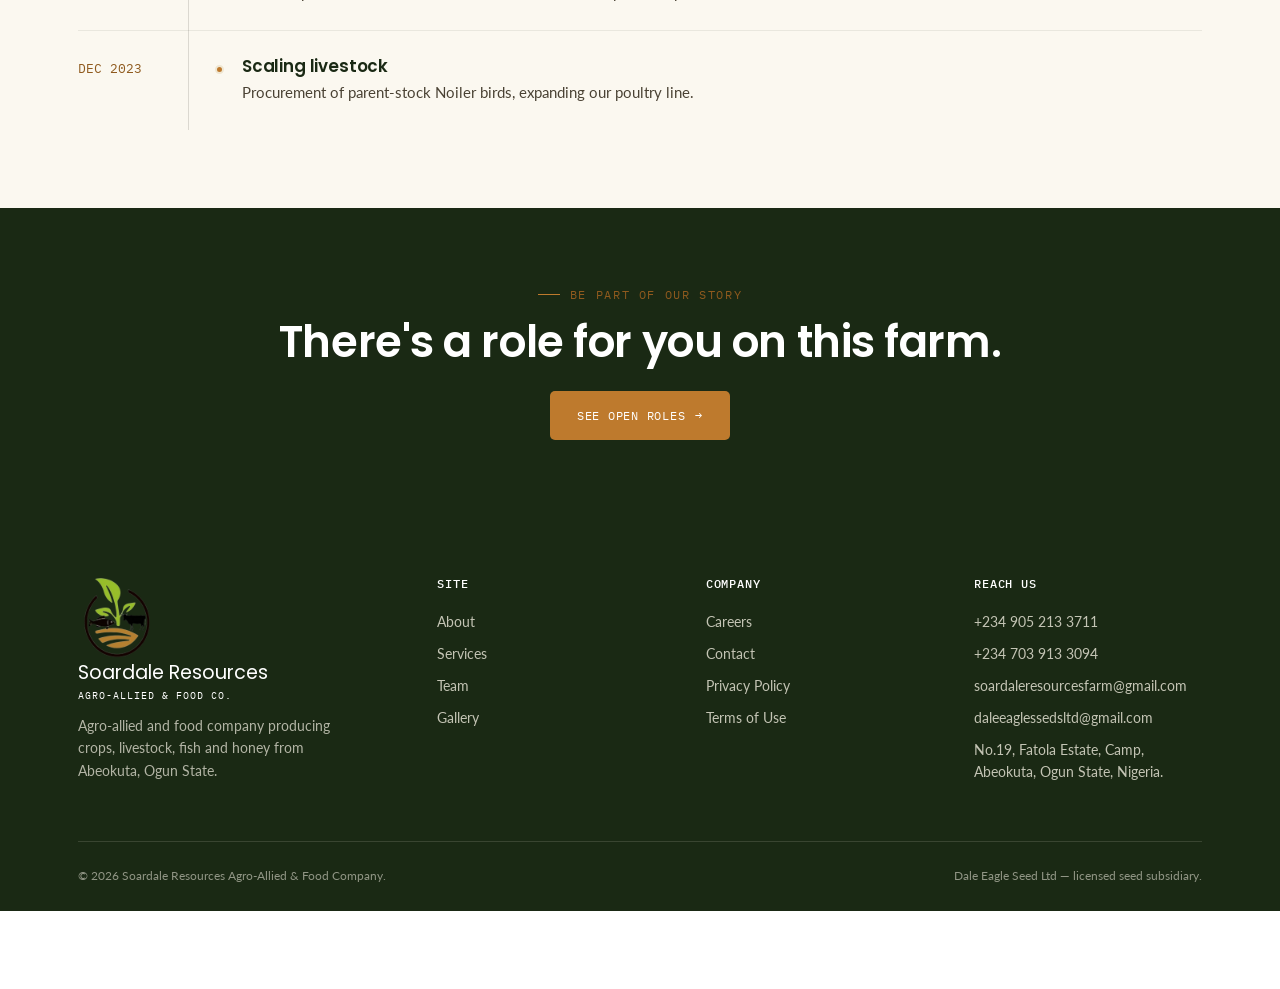
==== commit b20eeb90: "commit" ====
--- a/about.html
+++ b/about.html
@@ -1,103 +1,128 @@
 <!doctype html>
 <html lang="en">
-  <head>
-    <meta charset="UTF-8" />
-    <meta
-      name="viewport"
-      content="width=device-width, initial-scale=1, shrink-to-fit=no"
-    />
-    <title>About — Soardale Resources</title>
-    <meta
-      name="description"
-      content="Soardale Resources' story, from CAC registration in 2019 to a licensed seed subsidiary and full agro-allied operation today."
-    />
-    <link rel="preconnect" href="https://fonts.googleapis.com" />
-    <link rel="preconnect" href="https://fonts.gstatic.com" crossorigin />
-    <link
-      href="https://fonts.googleapis.com/css2?family=Lato:ital,wght@0,300;0,400;0,700;1,400;1,700&family=Poppins:ital,wght@0,300;0,400;0,500;0,600;0,700;1,400;1,600&family=IBM+Plex+Mono:wght@400;500&display=swap"
-      rel="stylesheet"
-    />
-    <link rel="stylesheet" href="style.css" />
-  </head>
-
-  <body>
-    <header class="site-header">
-      <div class="nav-row">
-        <a href="index.html" class="brand">
-          <span class="brand-mark">
-            <img
-              src="assets/img/navbar-logo.png"
-              alt="Soardale Resources Logo"
-            />
-          </span>
-          <span
-            >Soardale Resources<span class="brand-sub"
-              >Agro-Allied &amp; Food Co.</span
-            ></span
-          >
-        </a>
-        <button
-          class="nav-toggle"
-          aria-label="Toggle menu"
-          aria-expanded="false"
-        >
-          <span></span>
-        </button>
-        <nav class="main-nav">
-          <a href="index.html">Home</a>
-          <a href="about.html">About</a>
-          <a href="services.html">Services</a>
-          <a href="team.html">Team</a>
-          <a href="gallery.html">Gallery</a>
-          <a href="careers.html">Careers</a>
-          <a href="contact.html" class="btn btn-amber nav-cta">Get in touch</a>
-        </nav>
-      </div>
-    </header>
-
-    <section class="page-header">
-      <div class="container">
-        <div class="eyebrow">About Soardale</div>
-        <h1>From a CAC certificate to a working farm.</h1>
+
+<head>
+  <meta charset="UTF-8" />
+  <meta name="viewport" content="width=device-width, initial-scale=1, shrink-to-fit=no" />
+  <title>About — Soardale Resources</title>
+  <meta name="description"
+    content="Soardale Resources' story, from CAC registration in 2019 to a licensed seed subsidiary and full agro-allied operation today." />
+  <link rel="preconnect" href="https://fonts.googleapis.com" />
+  <link rel="preconnect" href="https://fonts.gstatic.com" crossorigin />
+  <link
+    href="https://fonts.googleapis.com/css2?family=Lato:ital,wght@0,300;0,400;0,700;1,400;1,700&family=Poppins:ital,wght@0,300;0,400;0,500;0,600;0,700;1,400;1,600&family=IBM+Plex+Mono:wght@400;500&display=swap"
+    rel="stylesheet" />
+  <link rel="stylesheet" href="style.css" />
+</head>
+
+<body>
+  <header class="site-header">
+    <div class="nav-row">
+      <a href="index.html" class="brand">
+        <span class="brand-mark">
+          <img src="assets/img/navbar-logo.png" alt="Soardale Resources Logo" />
+        </span>
+        <span>Soardale Resources<span class="brand-sub">Agro-Allied &amp; Food Co.</span></span>
+      </a>
+      <button class="nav-toggle" aria-label="Toggle menu" aria-expanded="false">
+        <span></span>
+      </button>
+      <nav class="main-nav">
+        <a href="index.html">Home</a>
+        <a href="about.html">About</a>
+        <a href="services.html">Services</a>
+        <a href="team.html">Team</a>
+        <a href="gallery.html">Gallery</a>
+        <a href="careers.html">Careers</a>
+        <a href="contact.html" class="btn btn-amber nav-cta">Get in touch</a>
+      </nav>
+    </div>
+  </header>
+
+  <section class="page-header">
+    <div class="container">
+      <div class="eyebrow">About Soardale</div>
+      <h1>From a CAC certificate to a working farm.</h1>
+      <p>
+        An agro-allied and food company built on animal rearing, crop
+        production and food processing with each stage grown deliberately, one
+        registration and one hive at a time.
+      </p>
+    </div>
+  </section>
+
+  <section class="section">
+    <div class="container grid-2" style="align-items: center">
+      <div class="reveal">
+        <div class="eyebrow">Who we are</div>
+        <h2>Agriculture, taken as a full system.</h2>
         <p>
-          An agro-allied and food company built on animal rearing, crop
-          production and food processing with each stage grown deliberately, one
-          registration and one hive at a time.
+          Soardale Resources Agro-Allied and Food Company is an agricultural
+          operating business that bases its operation on animal rearing, crop
+          production and agricultural food processing. We don't treat these as
+          separate businesses, they're stages of the same commitment: getting
+          good food from land to household.
         </p>
-      </div>
-    </section>
-
-    <section class="section">
-      <div class="container grid-2" style="align-items: center">
-        <div class="reveal">
-          <div class="eyebrow">Who we are</div>
-          <h2>Agriculture, taken as a full system.</h2>
-          <p>
-            Soardale Resources Agro-Allied and Food Company is an agricultural
-            operating business that bases its operation on animal rearing, crop
-            production and agricultural food processing. We don't treat these as
-            separate businesses, they're stages of the same commitment: getting
-            good food from land to household.
-          </p>
-          <p>
-            Our seed subsidiary, Dale Eagle Seed Ltd, carries that same standard
-            into certified maize seed, licensed by Nigeria's National
-            Agricultural Seed Council.
-          </p>
-        </div>
-        <div class="reveal">
-          <img
-            class="operations_desktop"
-            src="assets/img/about/operations_desktop.png"
-            alt="Soardale Resources operations overview"
-            width="100%"
-          />
-          <img
-            class="operations_mobile"
-            src="assets/img/about/operations_mobile.png"
-            alt="Soardale Resources operations overview"
-            width="100%"
-          />
+        <p>
+          Our seed subsidiary, Dale Eagle Seed Ltd, carries that same standard
+          into certified maize seed, licensed by Nigeria's National
+          Agricultural Seed Council.
+        </p>
+      </div>
+      <div class="reveal">
+        <img class="operations_desktop" src="assets/img/about/operations_desktop.png"
+          alt="Soardale Resources operations overview" width="100%" />
+        <img class="operations_mobile" src="assets/img/about/operations_mobile.png"
+          alt="Soardale Resources operations overview" width="100%" />
+      </div>
+    </div>
+    <!-- Company Video Section -->
+    <section class="section video-section bg-forest" id="company-overview-video">
+      <div class="container">
+        <div class="video-grid reveal">
+          <div class="video-content">
+            <div class="eyebrow eyebrow-light">Watch Our Journey</div>
+            <h2>Experience Soardale in motion.</h2>
+            <p>
+              Take a behind-the-scenes look at our integrated operations — from sustainable animal husbandry and crop
+              fields in Abeokuta to certified seed production at Dale Eagle Seed Ltd.
+            </p>
+            <div class="video-highlights">
+              <div class="v-highlight">
+                <span class="v-h-num">01</span>
+                <span>Farm Operations &amp; Crop Production</span>
+              </div>
+              <div class="v-highlight">
+                <span class="v-h-num">02</span>
+                <span>Dale Eagle Seed Processing &amp; Quality Control</span>
+              </div>
+              <div class="v-highlight">
+                <span class="v-h-num">03</span>
+                <span>Livestock, Ponds &amp; Community Impact</span>
+              </div>
+            </div>
+          </div>
+          <div class="video-frame-wrapper">
+            <div class="video-container">
+              <video id="aboutCompanyVideo" controls poster="assets/img/about/video_poster.jpg" preload="metadata"
+                aria-label="Soardale Resources company overview video">
+                <source src="assets/video/about-us.mp4" type="video/mp4" />
+                Your browser does not support HTML5 video playback.
+              </video>
+              <button class="video-play-btn" id="videoPlayOverlayBtn" aria-label="Play or pause video">
+                <svg class="play-icon" viewBox="0 0 24 24" width="28" height="28" fill="currentColor">
+                  <path d="M8 5v14l11-7z" />
+                </svg>
+                <svg class="pause-icon" viewBox="0 0 24 24" width="28" height="28" fill="currentColor">
+                  <path d="M6 19h4V5H6v14zm8-14v14h4V5h-4z" />
+                </svg>
+              </button>
+              <div class="video-badge">
+                <span class="video-badge-dot"></span>
+                <span>0:58 MIN OVERVIEW</span>
+              </div>
+            </div>
+          </div>
         </div>
       </div>
     </section>
@@ -252,9 +277,7 @@
           There's a role for you on this farm.
         </h2>
         <div style="margin-top: 26px">
-          <a href="careers.html" class="btn btn-amber"
-            >See open roles <span class="btn-arrow">→</span></a
-          >
+          <a href="careers.html" class="btn btn-amber">See open roles <span class="btn-arrow">→</span></a>
         </div>
       </div>
     </section>
@@ -266,25 +289,17 @@
             <div class="footer-brand">
               <a href="index.html" class="">
                 <span class="brand-mark">
-                  <img
-                    src="assets/img/navbar-logo.png"
-                    alt="Soardale Resources Logo"
-                  />
+                  <img src="assets/img/navbar-logo.png" alt="Soardale Resources Logo" />
                 </span>
-                <span
-                  >Soardale Resources<span class="brand-sub" style="color: #fff;"
-                    >Agro-Allied &amp; Food Co.</span
-                  ></span
-                >
+                <span>Soardale Resources<span class="brand-sub" style="color: #fff;">Agro-Allied &amp; Food
+                    Co.</span></span>
               </a>
             </div>
-            <p
-              style="
+            <p style="
                 color: rgba(243, 239, 226, 0.7);
                 font-size: 0.9rem;
                 max-width: 32ch;
-              "
-            >
+              ">
               Agro-allied and food company producing crops, livestock, fish and
               honey from Abeokuta, Ogun State.
             </p>
@@ -307,15 +322,10 @@
             <h4>Reach us</h4>
             <a href="tel:+2349052133711">+234 905 213 3711</a>
             <a href="tel:+2347039133094">+234 703 913 3094</a>
-            <a href="mailto:soardaleresourcesfarm@gmail.com"
-              >soardaleresourcesfarm@gmail.com</a
-            >
-            <a href="mailto:daleeaglessedsltd@gmail.com"
-              >daleeaglessedsltd@gmail.com</a
-            >
+            <a href="mailto:soardaleresourcesfarm@gmail.com">soardaleresourcesfarm@gmail.com</a>
+            <a href="mailto:daleeaglessedsltd@gmail.com">daleeaglessedsltd@gmail.com</a>
             <a href="https://maps.app.goo.gl/QgJQzM6Vur3eki3x9">
-              No.19, Fatola Estate, Camp, Abeokuta, Ogun State, Nigeria.</a
-            >
+              No.19, Fatola Estate, Camp, Abeokuta, Ogun State, Nigeria.</a>
           </div>
         </div>
         <div class="footer-bottom">
@@ -326,5 +336,6 @@
     </footer>
 
     <script src="script.js"></script>
-  </body>
-</html>
+</body>
+
+</html>
--- a/style.css
+++ b/style.css
@@ -621,8 +621,7 @@
 .card {
   background: var(--cream);
   /* border: 1px solid var(--line-soft); */
-  box-shadow: 0 4px 12px rgba(0, 0, 0, 0.1); 
-  box-shadow: 0px 3px 0px rgba(0, 0, 0, 0.1);
+  box-shadow: var(--shadow);
   border-radius: var(--radius);
   padding: 30px;
   transition: transform .2s ease, box-shadow .2s ease;
@@ -958,7 +957,8 @@
 
 /* ---------- Jobs (careers) ---------- */
 .job-card {
-  border: 1px solid var(--line);
+  /* border: 1px solid var(--line); */
+  box-shadow: var(--shadow);
   border-radius: var(--radius);
   background: var(--cream);
   padding: 28px;
@@ -1253,15 +1253,216 @@
 .operations_desktop {
   display: none;
 }
+
 .operations_mobile {
   display: block;
 }
 
-@media (min-width: 40rem){
+@media (min-width: 40rem) {
   .operations_desktop {
     display: block;
   }
+
   .operations_mobile {
     display: none;
   }
-}  +}
+
+/* ---------- Video Section ---------- */
+.video-section {
+  position: relative;
+  overflow: hidden;
+}
+
+.video-grid {
+  display: grid;
+  grid-template-columns: 1fr 1.1fr;
+  gap: 48px;
+  align-items: center;
+}
+
+.eyebrow-light {
+  color: var(--wheat-2);
+}
+
+.eyebrow-light::before {
+  background: var(--amber);
+}
+
+.video-content h2 {
+  color: #fff;
+  margin-bottom: 18px;
+}
+
+.video-content p {
+  color: rgba(243, 239, 226, 0.82);
+  font-size: 1.02rem;
+  margin-bottom: 24px;
+}
+
+.video-highlights {
+  display: flex;
+  flex-direction: column;
+  gap: 14px;
+}
+
+.v-highlight {
+  display: flex;
+  align-items: center;
+  gap: 14px;
+  background: rgba(243, 239, 226, 0.06);
+  border: 1px solid rgba(243, 239, 226, 0.12);
+  padding: 12px 18px;
+  border-radius: var(--radius);
+  color: var(--wheat);
+  font-size: 0.9rem;
+  transition: background 0.2s ease, border-color 0.2s ease;
+}
+
+.v-highlight:hover {
+  background: rgba(243, 239, 226, 0.12);
+  border-color: var(--amber);
+}
+
+.v-h-num {
+  font-family: var(--font-mono);
+  font-size: 0.8rem;
+  color: var(--amber);
+  font-weight: 500;
+}
+
+.video-frame-wrapper {
+  position: relative;
+  border-radius: var(--radius);
+  padding: 8px;
+  background: linear-gradient(135deg, rgba(190, 122, 45, 0.4), rgba(43, 64, 35, 0.6));
+  box-shadow: 0 20px 45px -15px rgba(0, 0, 0, 0.5);
+}
+
+.video-container {
+  position: relative;
+  width: 100%;
+  aspect-ratio: 16 / 9;
+  border-radius: calc(var(--radius) - 2px);
+  overflow: hidden;
+  background: #0d140b;
+  display: flex;
+  align-items: center;
+  justify-content: center;
+}
+
+.video-container video {
+  width: 100%;
+  height: 100%;
+  object-fit: cover;
+  display: block;
+}
+
+.video-play-btn {
+  position: absolute;
+  top: 50%;
+  left: 50%;
+  transform: translate(-50%, -50%);
+  width: 72px;
+  height: 72px;
+  border-radius: 50%;
+  background: rgba(190, 122, 45, 0.9);
+  color: #fff;
+  border: 3px solid rgba(255, 255, 255, 0.85);
+  display: flex;
+  align-items: center;
+  justify-content: center;
+  cursor: pointer;
+  box-shadow: 0 10px 30px rgba(0, 0, 0, 0.4), 0 0 0 12px rgba(190, 122, 45, 0.25);
+  transition: transform 0.25s ease, background 0.25s ease, box-shadow 0.25s ease, opacity 0.3s ease, visibility 0.3s ease;
+  z-index: 10;
+  opacity: 1;
+  visibility: visible;
+}
+
+.video-play-btn .play-icon {
+  margin-left: 3px;
+  display: block;
+}
+
+.video-play-btn .pause-icon {
+  display: none;
+}
+
+.video-play-btn.is-playing .play-icon {
+  display: none;
+}
+
+.video-play-btn.is-playing .pause-icon {
+  display: block;
+}
+
+.video-container.playing .video-play-btn {
+  opacity: 0;
+  visibility: hidden;
+}
+
+.video-container.playing:hover .video-play-btn,
+.video-container.playing .video-play-btn:focus,
+.video-container.playing .video-play-btn:hover {
+  opacity: 1;
+  visibility: visible;
+}
+
+.video-play-btn:hover {
+  transform: translate(-50%, -50%) scale(1.08);
+  background: var(--amber-2);
+  box-shadow: 0 14px 35px rgba(0, 0, 0, 0.5), 0 0 0 18px rgba(190, 122, 45, 0.35);
+}
+
+.video-badge {
+  position: absolute;
+  bottom: 16px;
+  left: 16px;
+  background: rgba(20, 31, 16, 0.85);
+  backdrop-filter: blur(8px);
+  color: var(--wheat);
+  font-family: var(--font-mono);
+  font-size: 0.68rem;
+  letter-spacing: 0.08em;
+  padding: 6px 12px;
+  border-radius: 3px;
+  border: 1px solid rgba(243, 239, 226, 0.15);
+  display: flex;
+  align-items: center;
+  gap: 8px;
+  z-index: 5;
+}
+
+.video-badge-dot {
+  width: 7px;
+  height: 7px;
+  border-radius: 50%;
+  background: var(--amber);
+  display: inline-block;
+  animation: pulse-dot 2s infinite;
+}
+
+@keyframes pulse-dot {
+  0% {
+    opacity: 0.4;
+    transform: scale(0.9);
+  }
+
+  50% {
+    opacity: 1;
+    transform: scale(1.2);
+  }
+
+  100% {
+    opacity: 0.4;
+    transform: scale(0.9);
+  }
+}
+
+@media (max-width: 900px) {
+  .video-grid {
+    grid-template-columns: 1fr;
+    gap: 32px;
+  }
+}
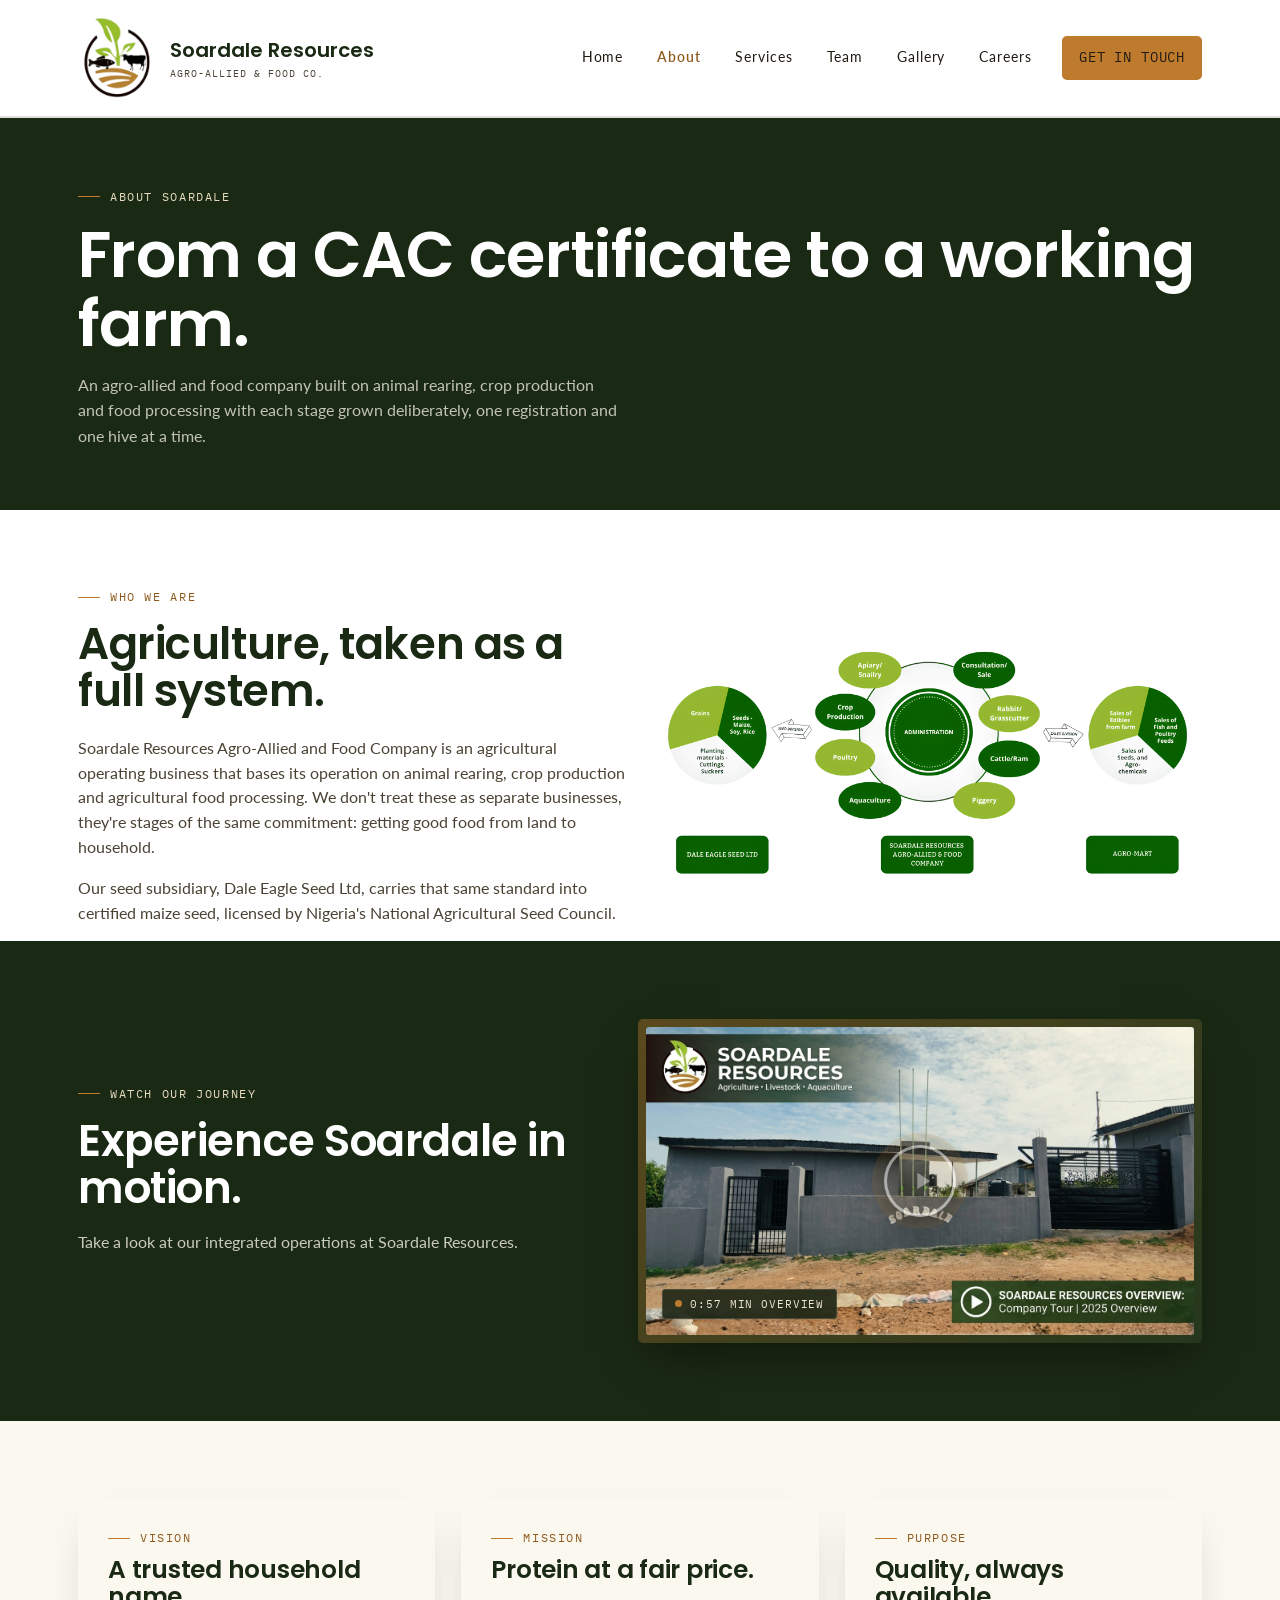
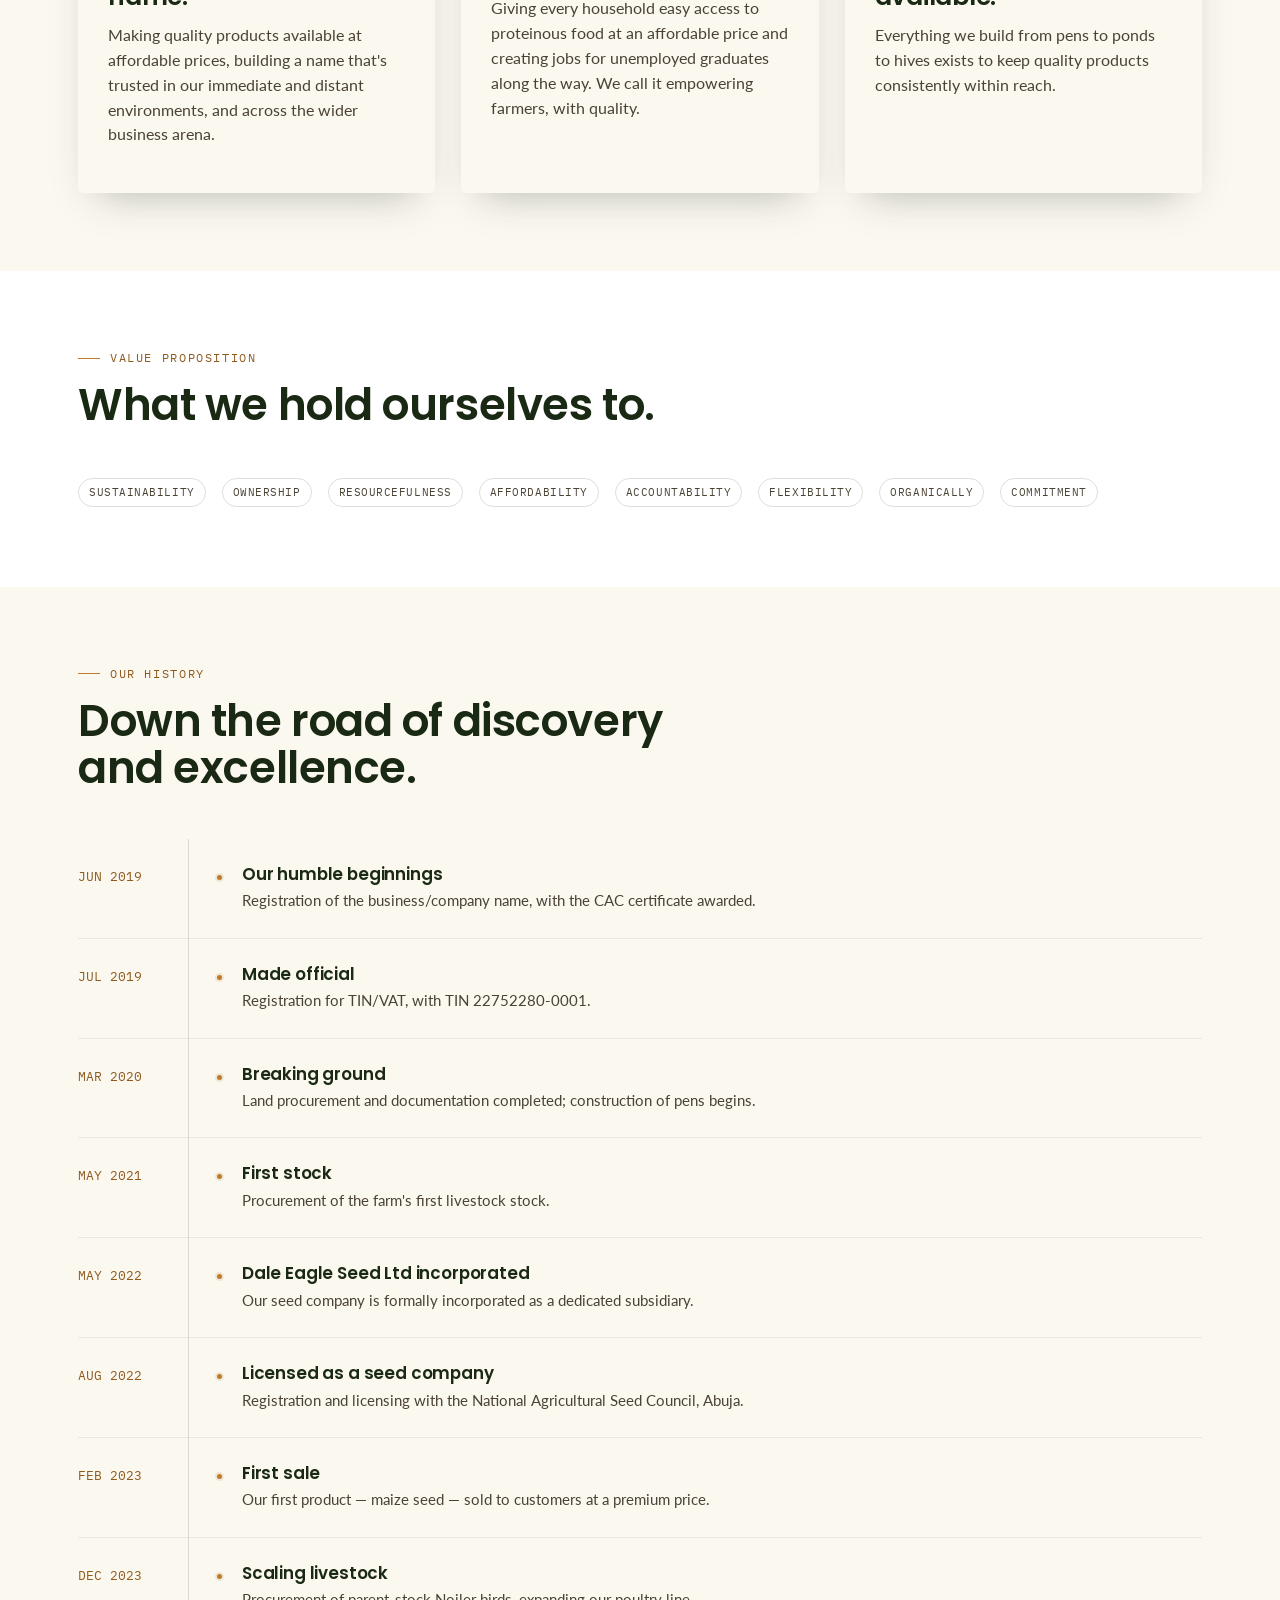
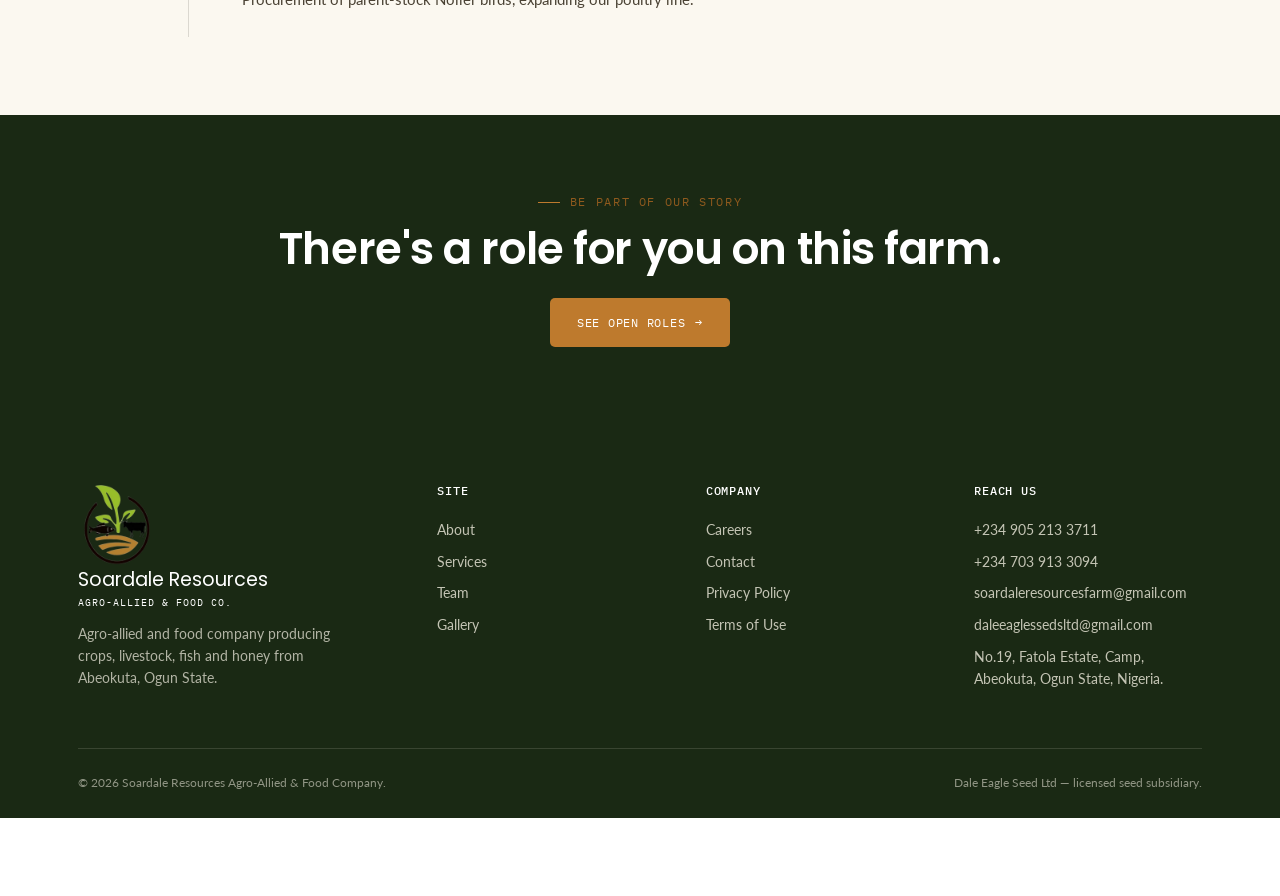
==== commit 78f01c0f: "commit" ====
--- a/about.html
+++ b/about.html
@@ -84,10 +84,9 @@
             <div class="eyebrow eyebrow-light">Watch Our Journey</div>
             <h2>Experience Soardale in motion.</h2>
             <p>
-              Take a behind-the-scenes look at our integrated operations — from sustainable animal husbandry and crop
-              fields in Abeokuta to certified seed production at Dale Eagle Seed Ltd.
-            </p>
-            <div class="video-highlights">
+              Take a look at our integrated operations at Soardale Resources.
+            </p>
+            <!-- <div class="video-highlights">
               <div class="v-highlight">
                 <span class="v-h-num">01</span>
                 <span>Farm Operations &amp; Crop Production</span>
@@ -100,11 +99,11 @@
                 <span class="v-h-num">03</span>
                 <span>Livestock, Ponds &amp; Community Impact</span>
               </div>
-            </div>
+            </div> -->
           </div>
           <div class="video-frame-wrapper">
             <div class="video-container">
-              <video id="aboutCompanyVideo" controls poster="assets/img/about/video_poster.jpg" preload="metadata"
+              <video id="aboutCompanyVideo" autoplay poster="assets/img/about/video_poster.jpg" preload="metadata"
                 aria-label="Soardale Resources company overview video">
                 <source src="assets/video/about-us.mp4" type="video/mp4" />
                 Your browser does not support HTML5 video playback.
@@ -119,7 +118,7 @@
               </button>
               <div class="video-badge">
                 <span class="video-badge-dot"></span>
-                <span>0:58 MIN OVERVIEW</span>
+                <span id="videoBadgeTime">0:57 MIN OVERVIEW</span>
               </div>
             </div>
           </div>
--- a/style.css
+++ b/style.css
@@ -620,7 +620,6 @@
 
 .card {
   background: var(--cream);
-  /* border: 1px solid var(--line-soft); */
   box-shadow: var(--shadow);
   border-radius: var(--radius);
   padding: 30px;
@@ -1366,14 +1365,14 @@
   width: 72px;
   height: 72px;
   border-radius: 50%;
-  background: rgba(190, 122, 45, 0.9);
-  color: #fff;
-  border: 3px solid rgba(255, 255, 255, 0.85);
+  background: rgba(190, 122, 45, 0.1);
+  color: rgb(255, 255, 255, 0.4);
+  border: 3px solid rgba(255, 255, 255, 0.50);
   display: flex;
   align-items: center;
   justify-content: center;
   cursor: pointer;
-  box-shadow: 0 10px 30px rgba(0, 0, 0, 0.4), 0 0 0 12px rgba(190, 122, 45, 0.25);
+  box-shadow: 0 10px 30px rgba(0, 0, 0, 0.4), 0 0 0 12px rgba(190, 122, 45, 0.15);
   transition: transform 0.25s ease, background 0.25s ease, box-shadow 0.25s ease, opacity 0.3s ease, visibility 0.3s ease;
   z-index: 10;
   opacity: 1;
